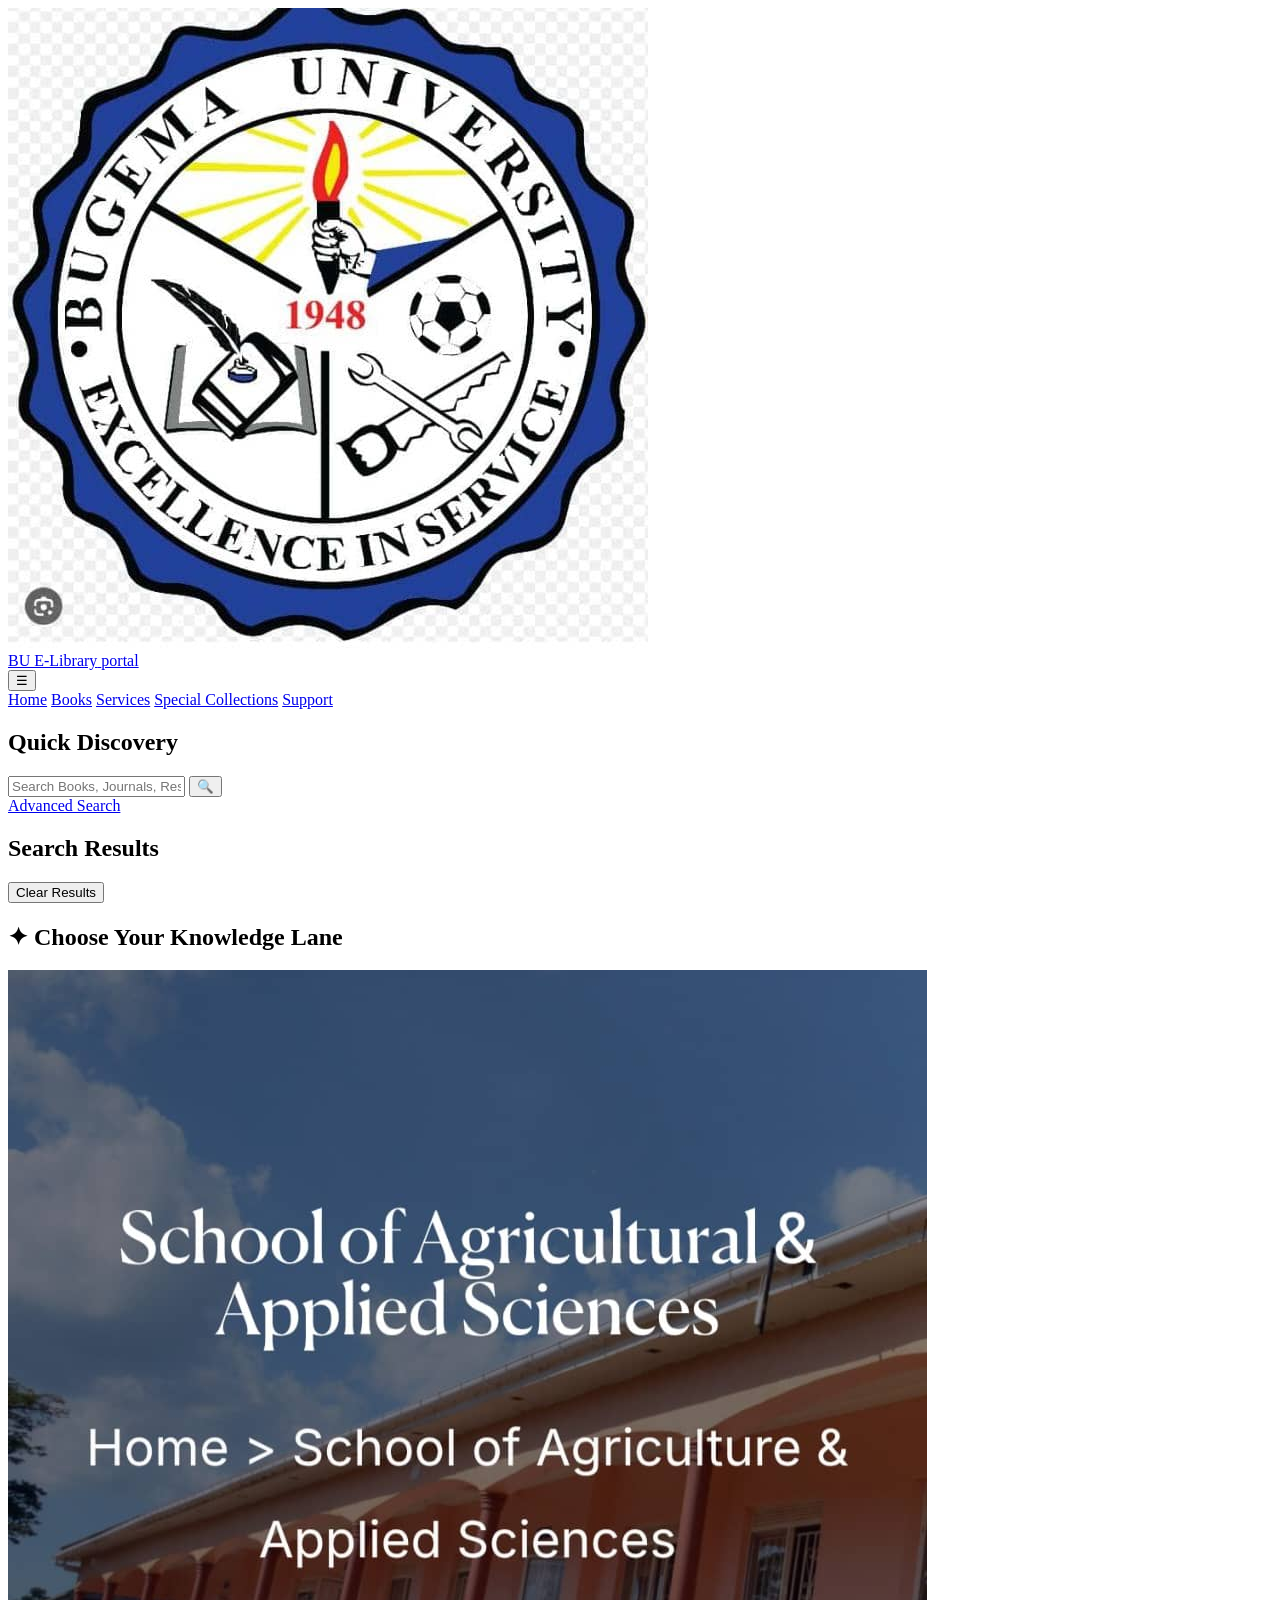
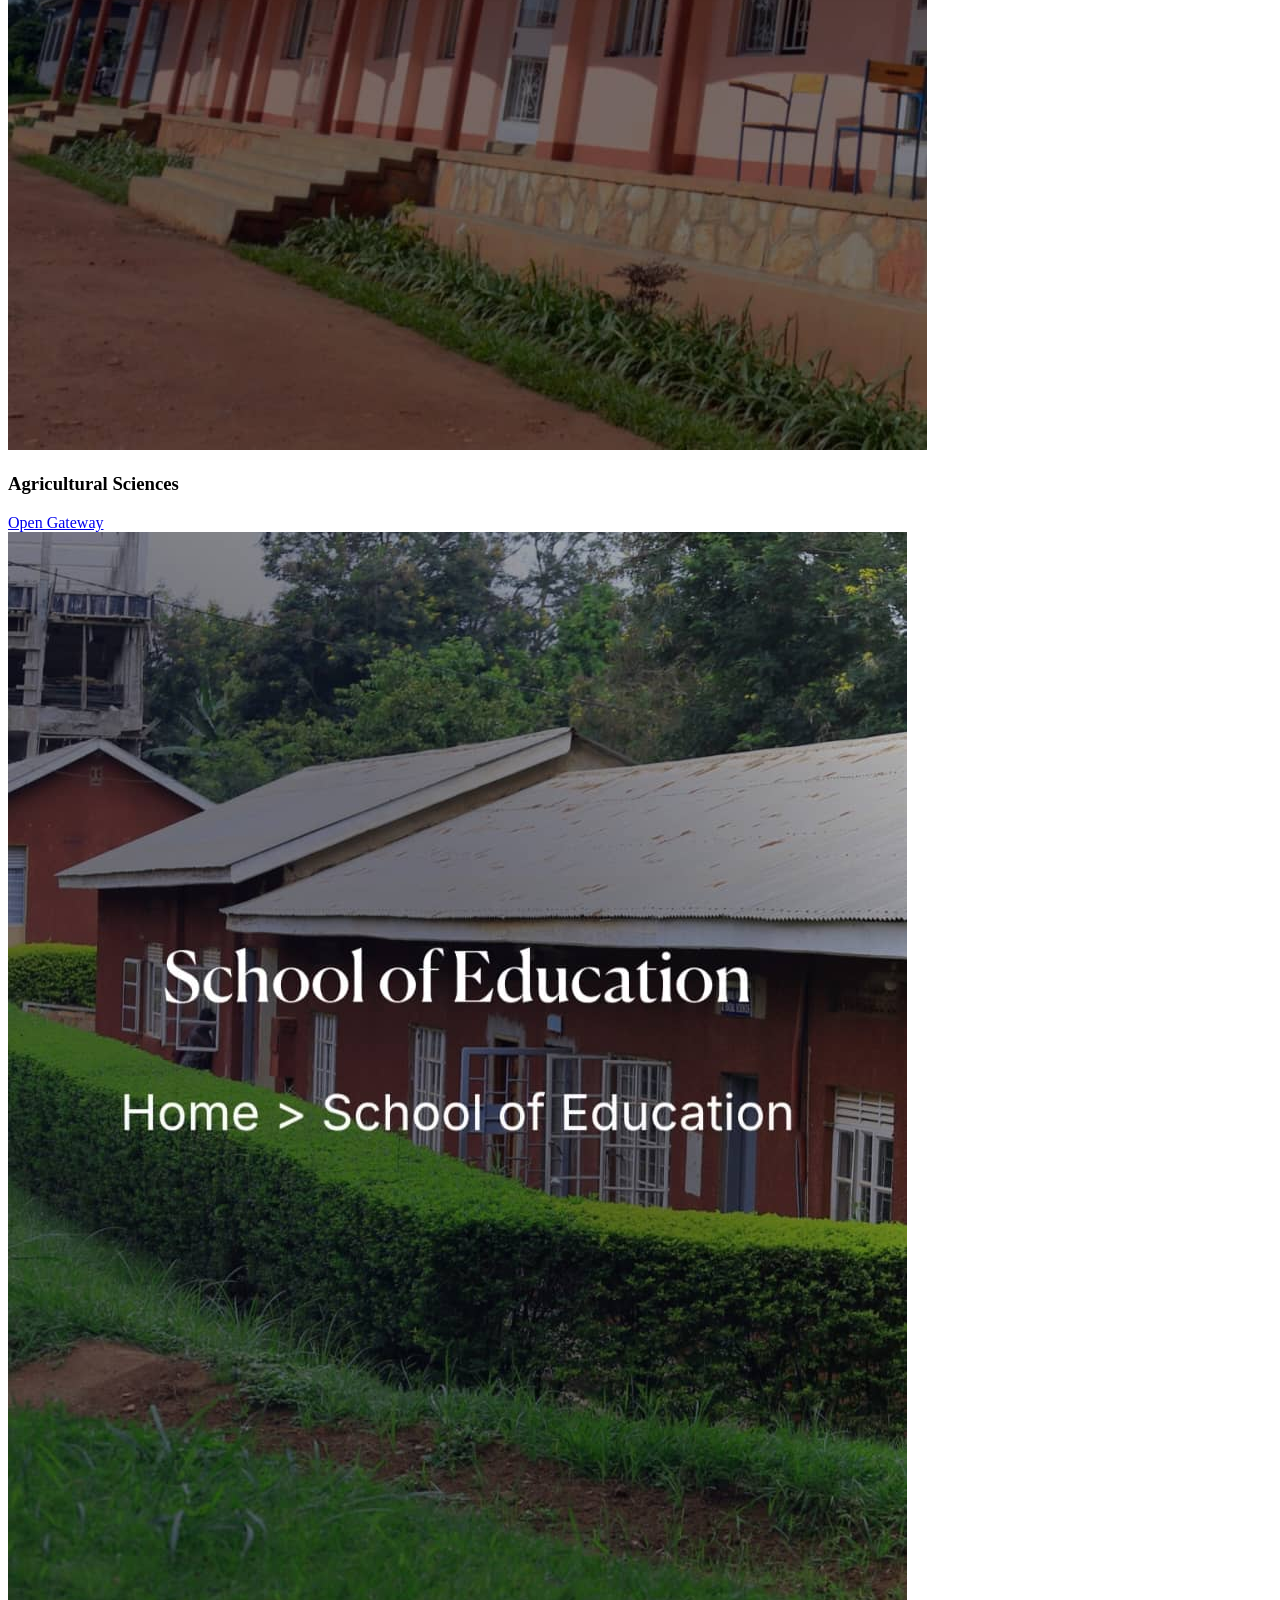
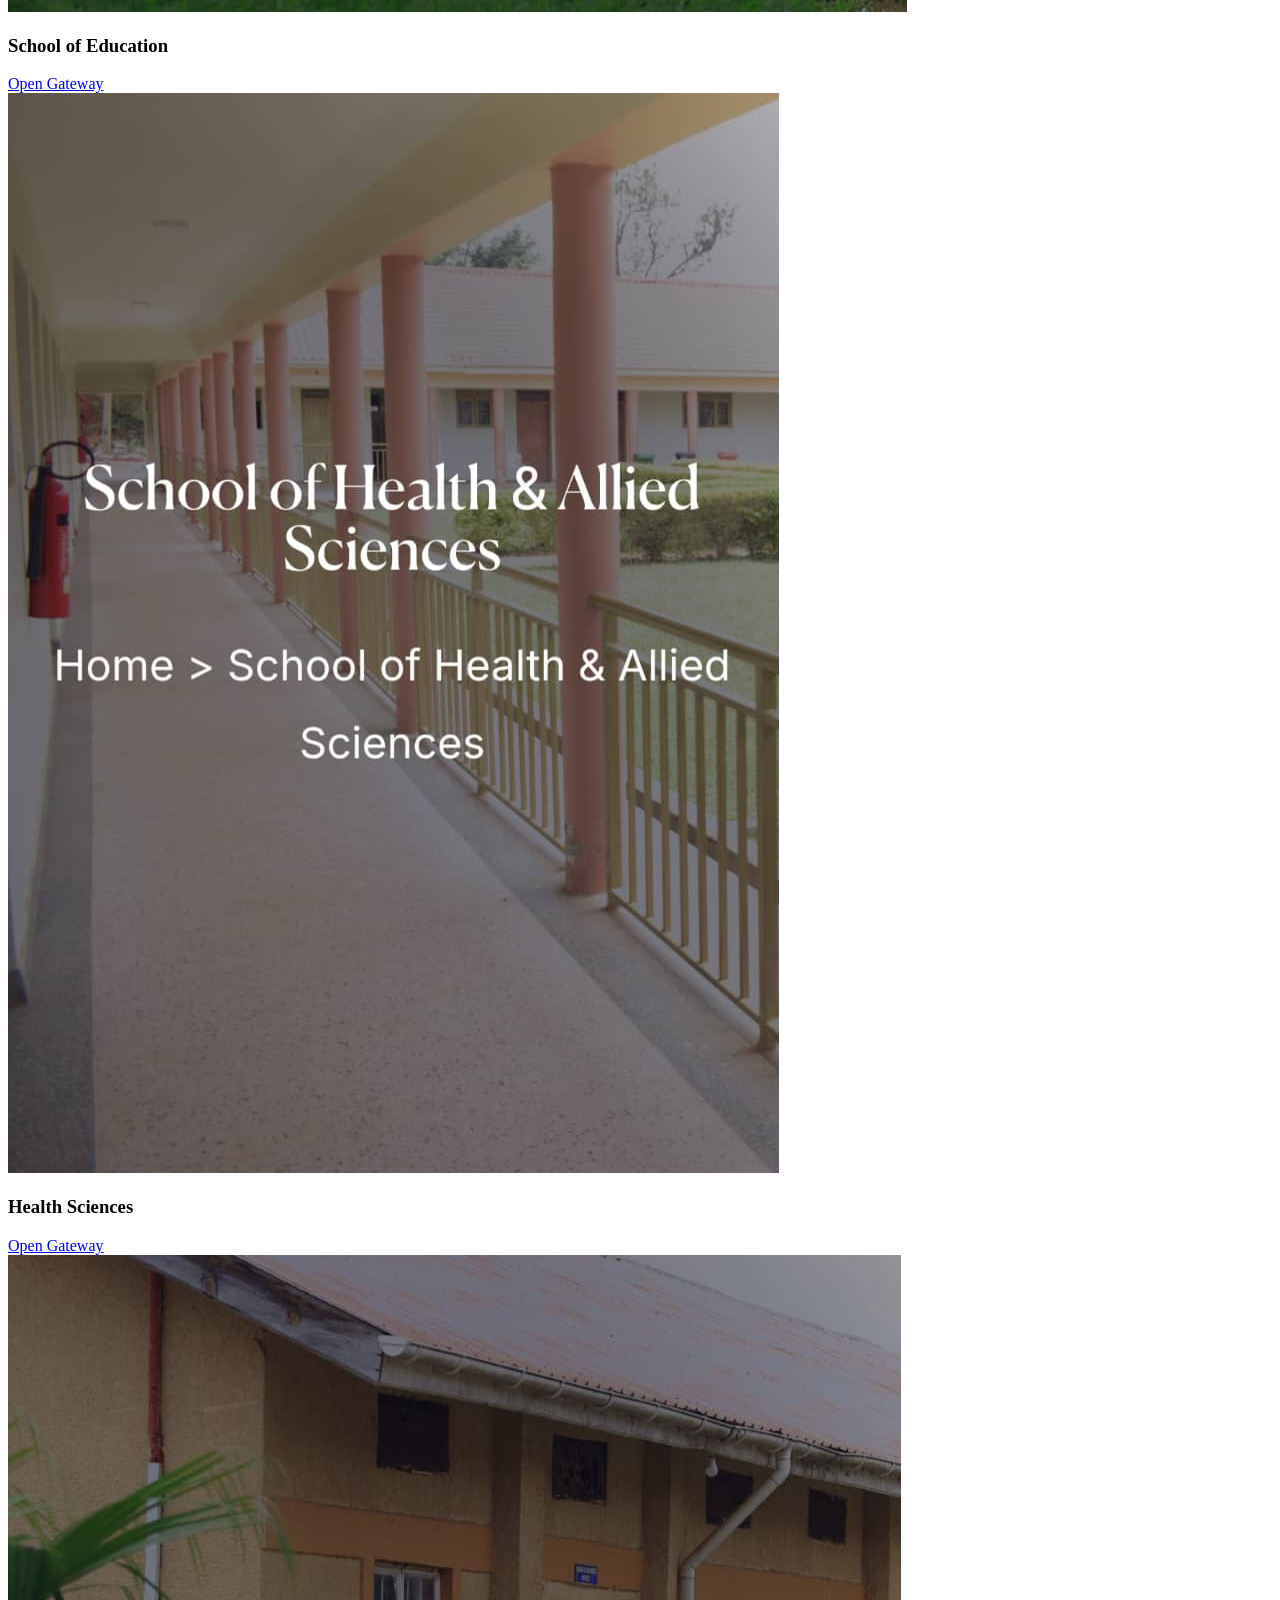
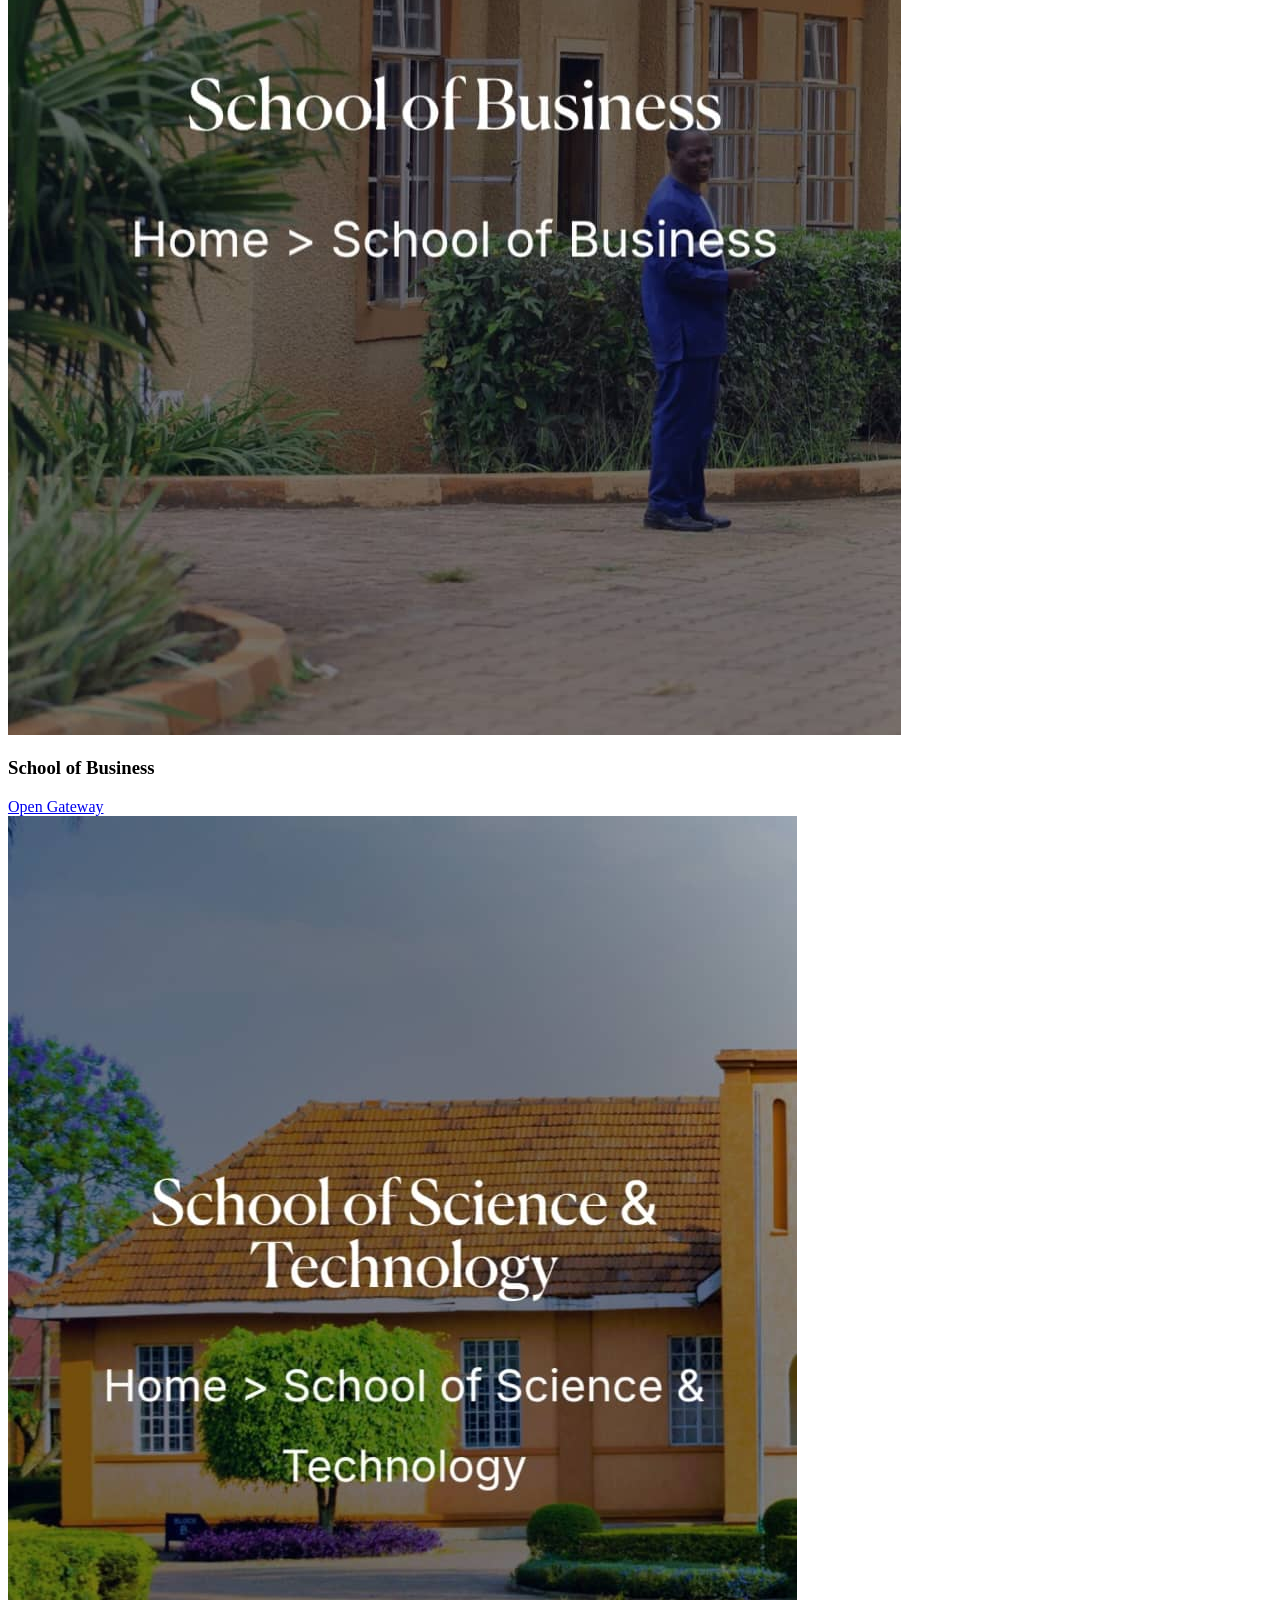
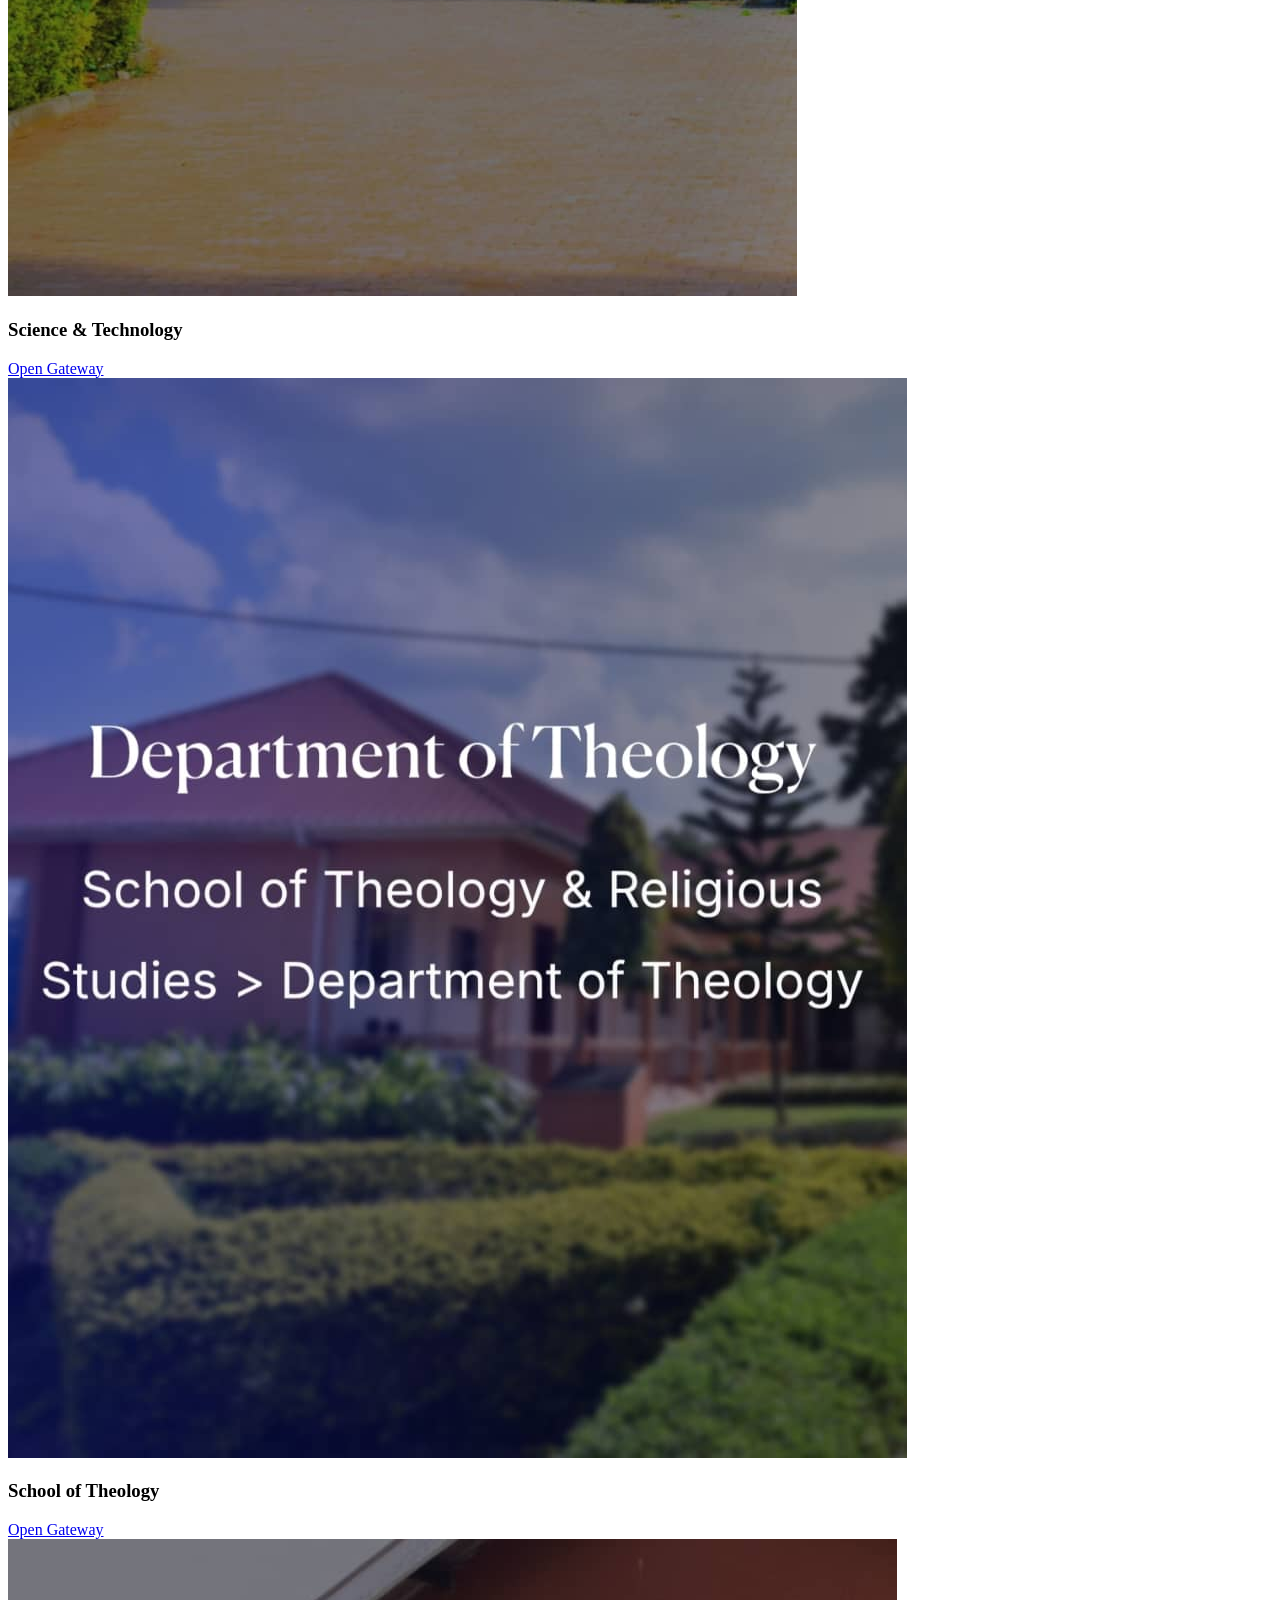
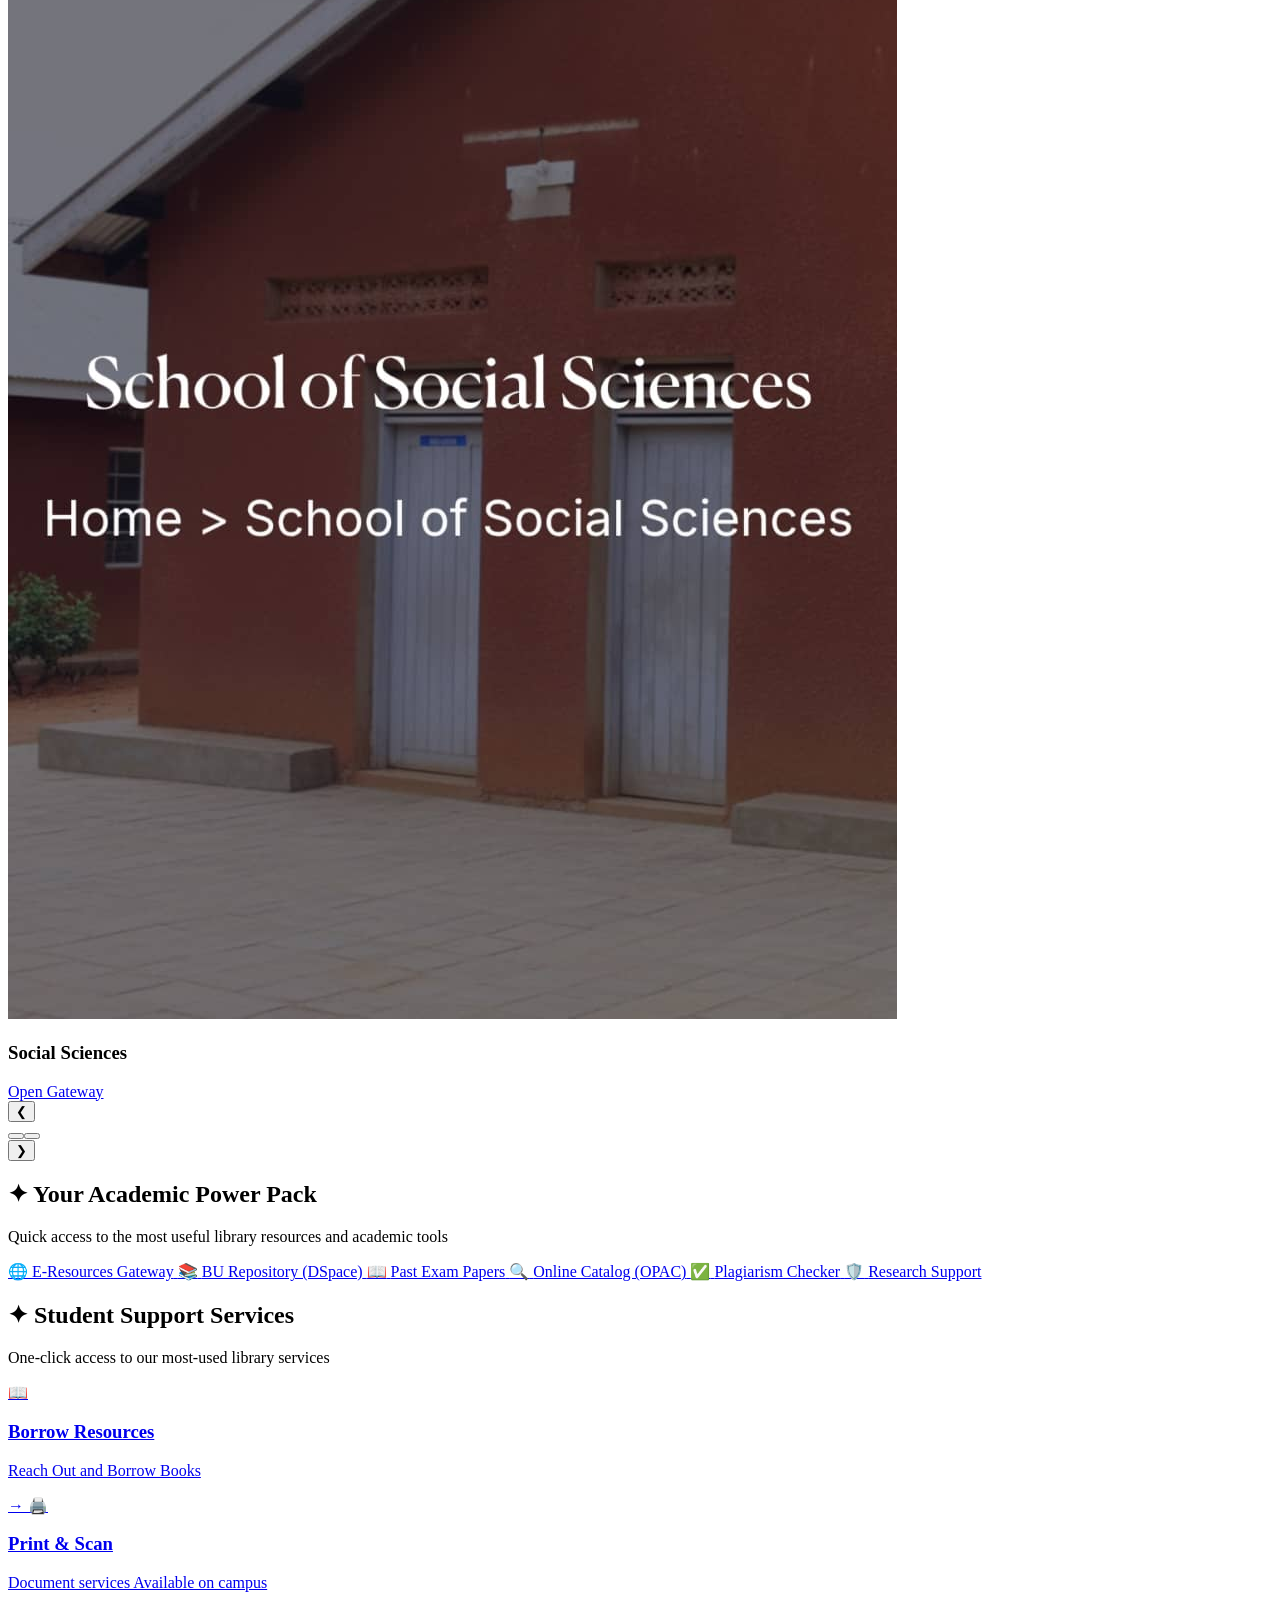
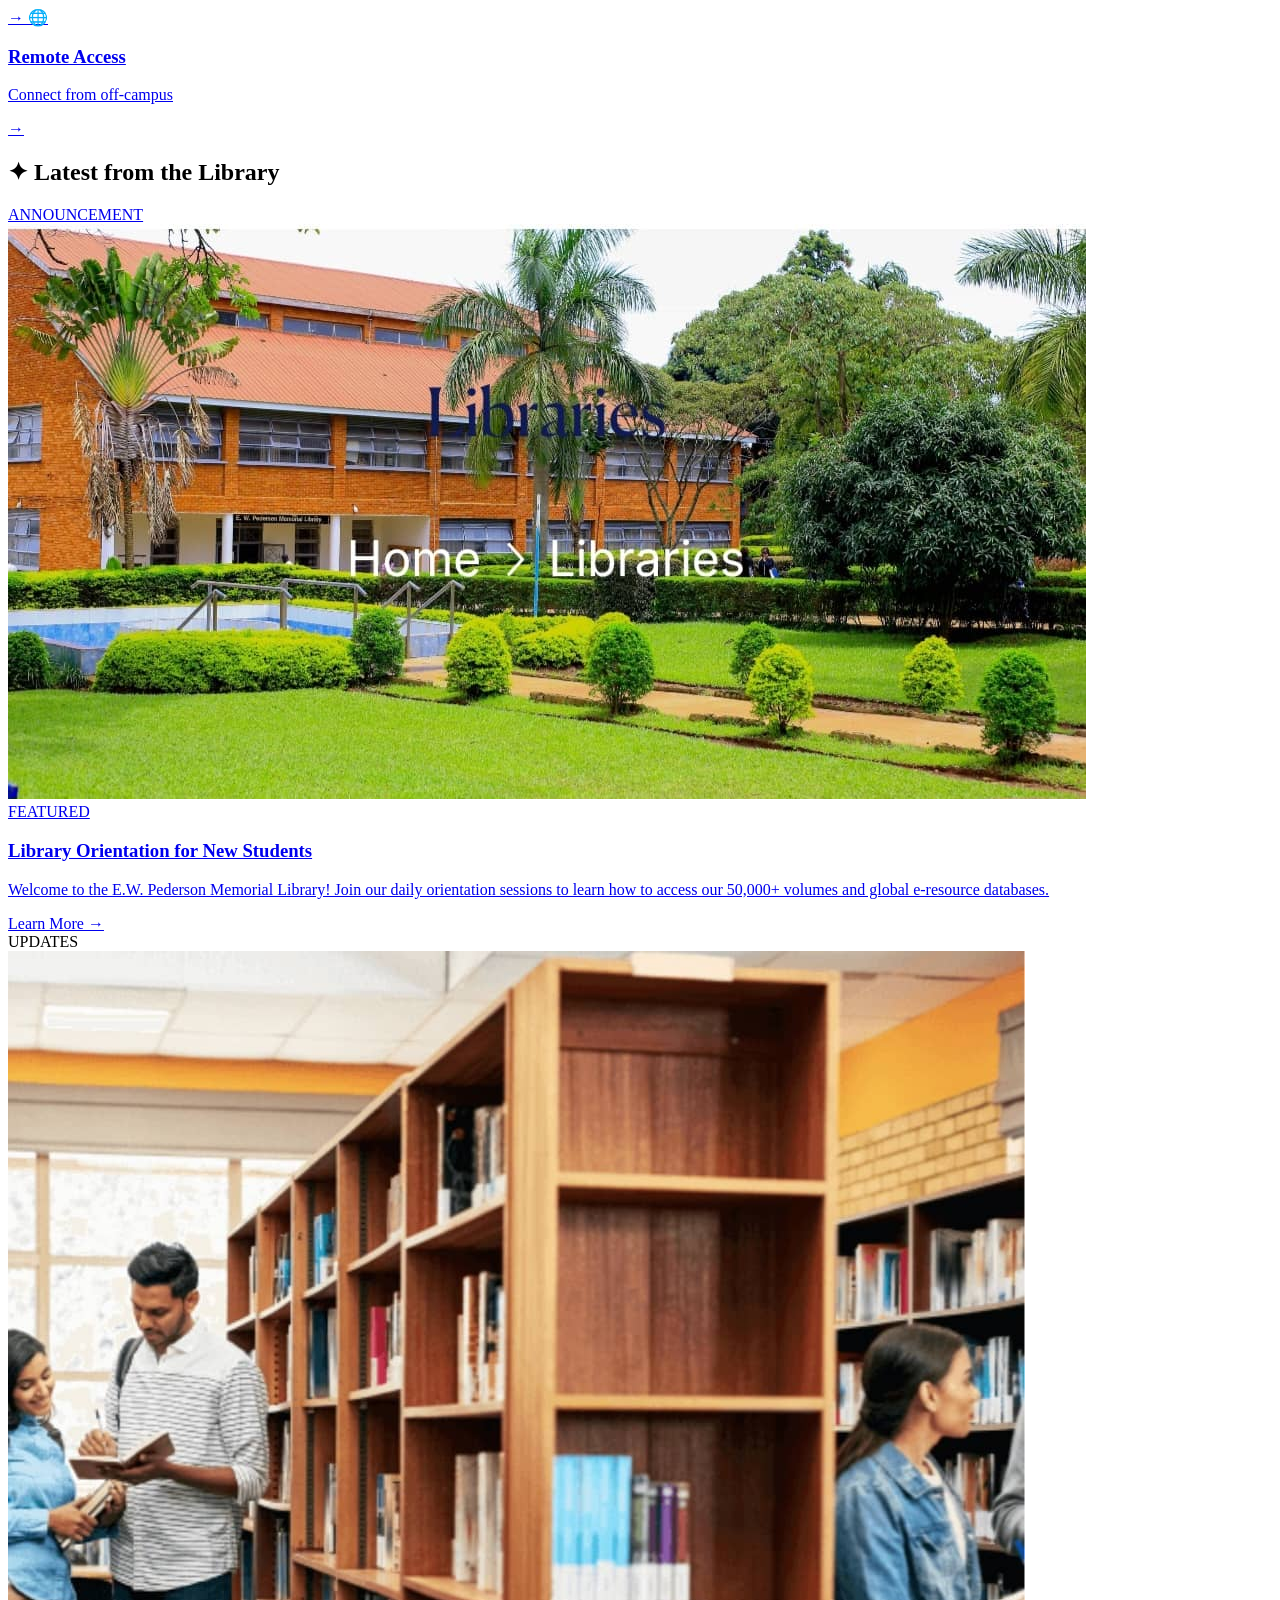
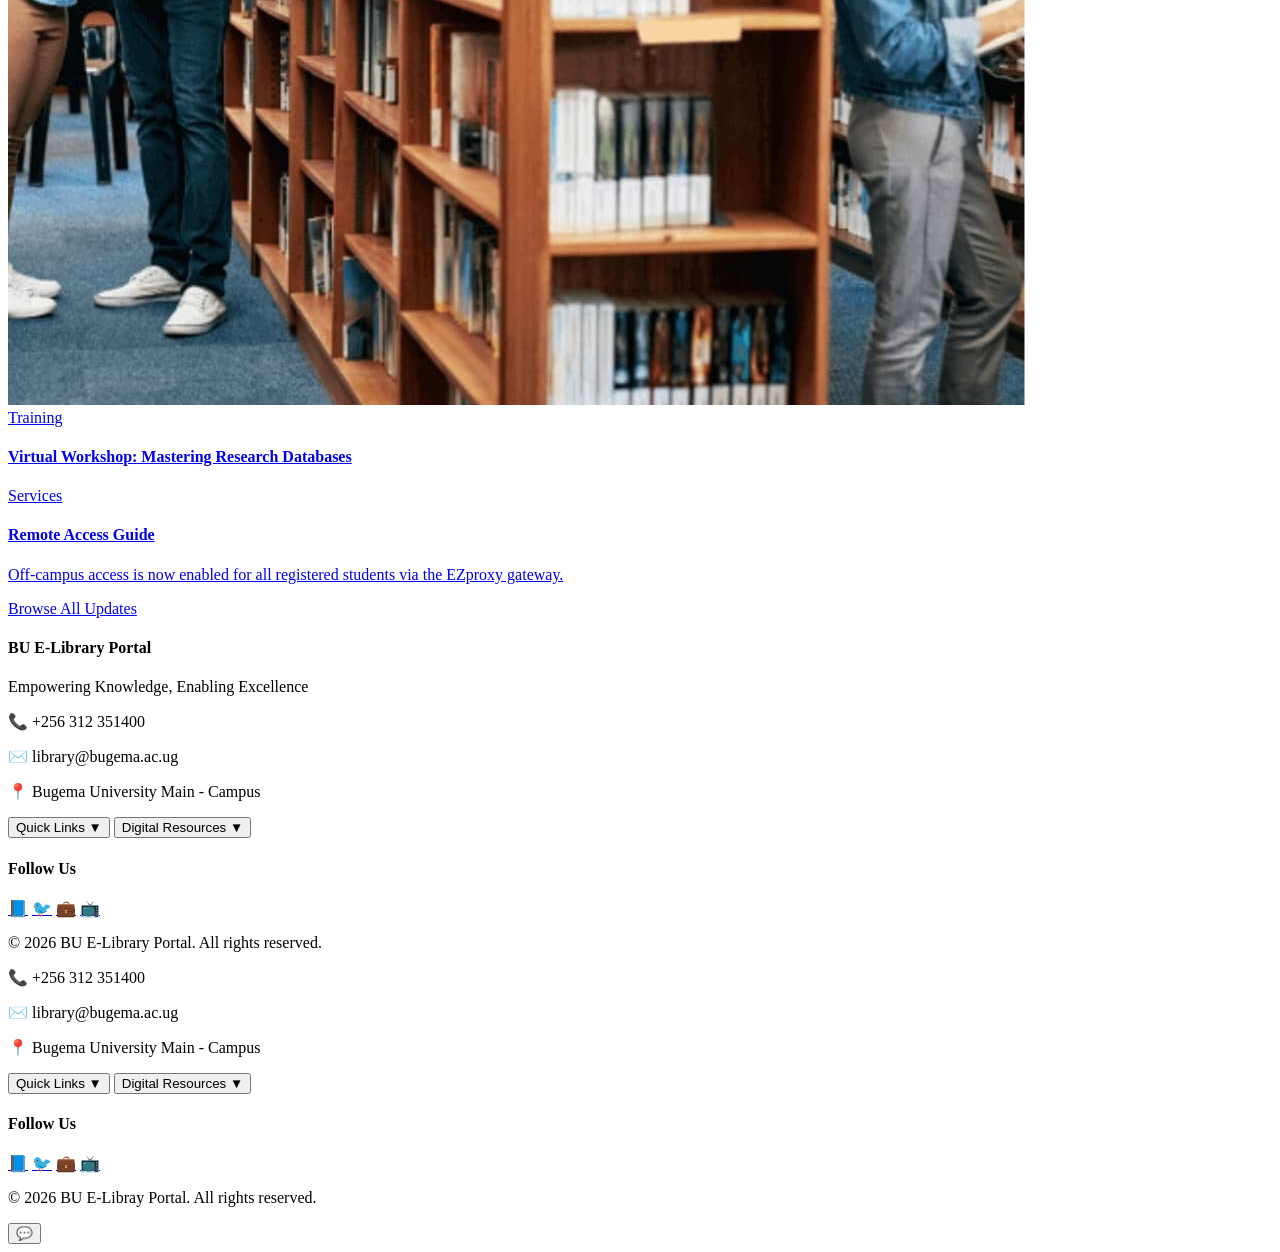
==== index.html @ 6b186364 "Create index.html" ====
<!DOCTYPE html>
<html lang="en">
<head>
    <meta charset="UTF-8" />
    <meta name="viewport" content="width=device-width, initial-scale=1.0" />
    <title>BU E-Library Portal | E-Library & Research Hub</title>
    <link rel="stylesheet" href="style.css" />
</head>
<body>
    <!-- Navigation -->
    <nav class="navbar">
        <div class="container nav-container">
            <div class="nav-brand">
                <a href="index.html">
                    <img src="Image2/logo.jpeg" alt="Bugema University Logo" class="nav-logo" />
                    <div class="nav-text">
                        <span class="university-name">BU E-Library</span>
                        <span class="library-name">portal</span>
                    </div>
                </a>
            </div>
            <button class="nav-toggle" id="navToggle" aria-label="Open menu">☰</button>
            <div class="nav-menu" id="navMenu">
                <a href="index.html" class="nav-link active">Home</a>
                <a href="Books.html" class="nav-link">Books</a>
                <a href="services.html" class="nav-link">Services</a>
                <a href="special collections.html" class="nav-link">Special Collections</a>
                <a href="support.html" class="nav-link">Support</a>
            </div>
        </div>
    </nav>

    <!-- Hero Banner -->
    <section class="hero-banner slideshow" id="heroBanner">
        <div class="container">
            <div class="hero-content">
                <div class="search-section">
                    <h2 class="search-title">Quick Discovery</h2>
                    <div class="search-container">
                        <form class="search-box" id="catalogSearchForm">
                            <input type="text" id="catalogSearchInput" placeholder="Search Books, Journals, Research..." class="search-input" />
                            <button type="submit" class="search-btn">🔍</button>
                        </form>
                        <a href="#" class="advanced-search">Advanced Search</a>
                    </div>
                </div>
            </div>
        </div>
    </section>

    <!-- Interactive Search Results (Hidden by default) -->
    <section class="search-results-section" id="searchResultsSection">
        <div class="container">
            <div class="section-header">
                <h2 id="resultsCount">Search Results</h2>
                <button class="btn btn-secondary" onclick="closeSearch()">Clear Results</button>
            </div>
            <div class="results-grid" id="resultsGrid"></div>
        </div>
    </section>

    <!-- Knowledge Lane Section -->
    <section class="knowledge-lane">
        <div class="container">
            <h2 class="section-title">✦ Choose Your Knowledge Lane</h2>
            <div class="lane-slideshow" id="laneSlideshow">
                <div class="lane-track">
                    <div class="lane-card">
                        <div class="lane-image">
                            <img src="Image2/S Agricultur.jpeg" alt="Agricultural Sciences" />
                        </div>
                        <div class="lane-content">
                            <h3>Agricultural Sciences</h3>
                            <a href="school of agriculture.html" class="lane-btn">Open Gateway</a>
                        </div>
                    </div>
                    <div class="lane-card">
                        <div class="lane-image">
                            <img src="Image2/S Education.jpeg" alt="Education" />
                        </div>
                        <div class="lane-content">
                            <h3>School of Education</h3>
                            <a href="school of education.html" class="lane-btn">Open Gateway</a>
                        </div>
                    </div>
                    <div class="lane-card">
                        <div class="lane-image">
                            <img src="Image2/S Health.jpeg" alt="Health Sciences" />
                        </div>
                        <div class="lane-content">
                            <h3>Health Sciences</h3>
                            <a href="school of health.html" class="lane-btn">Open Gateway</a>
                        </div>
                    </div>
                    <div class="lane-card">
                        <div class="lane-image">
                            <img src="Image2/Business.jpeg" alt="Business" />
                        </div>
                        <div class="lane-content">
                            <h3>School of Business</h3>
                            <a href="school of business.html" class="lane-btn">Open Gateway</a>
                        </div>
                    </div>
                    <div class="lane-card">
                        <div class="lane-image">
                            <img src="Image2/S Science.jpeg" alt="Science & Technology" />
                        </div>
                        <div class="lane-content">
                            <h3>Science & Technology</h3>
                            <a href="school of education.html" class="lane-btn">Open Gateway</a>
                        </div>
                    </div>
                    <div class="lane-card">
                        <div class="lane-image">
                            <img src="Image2/Theology.jpeg" alt="Theology" />
                        </div>
                        <div class="lane-content">
                            <h3>School of Theology</h3>
                            <a href="school of theology.html" class="lane-btn">Open Gateway</a>
                        </div>
                    </div>
                    <div class="lane-card">
                        <div class="lane-image">
                            <img src="Image2/Social.jpeg" alt="Social Sciences" />
                        </div>
                        <div class="lane-content">
                            <h3>Social Sciences</h3>
                            <a href="school of social.html" class="lane-btn">Open Gateway</a>
                        </div>
                    </div>
                </div>
                <div class="lane-nav">
                    <button class="lane-prev" aria-label="Previous">❮</button>
                    <div class="lane-dots"></div>
                    <button class="lane-next" aria-label="Next">❯</button>
                </div>
            </div>
        </div>
    </section>

    <!-- Academic Power Pack -->
    <section class="power-pack">
        <div class="container">
            <h2 class="section-title">✦ Your Academic Power Pack</h2>
            <p class="section-subtitle">Quick access to the most useful library resources and academic tools</p>
            <div class="power-pack-grid">
                <a href="https://lib.bugemauniv.ac.ug/index.php/e-resources" target="_blank" class="power-item">
                    <span class="power-icon">🌐</span>
                    <span class="power-text">E-Resources Gateway</span>
                </a>
                <a href="https://repository.bugemauniv.ac.ug/" target="_blank" class="power-item">
                    <span class="power-icon">📚</span>
                    <span class="power-text">BU Repository (DSpace)</span>
                </a>
                <a href="https://lib.bugemauniv.ac.ug/index.php/past-papers" target="_blank" class="power-item">
                    <span class="power-icon">📖</span>
                    <span class="power-text">Past Exam Papers</span>
                </a>
                <a href="http://opac.bugemauniv.ac.ug/" target="_blank" class="power-item">
                    <span class="power-icon">🔍</span>
                    <span class="power-text">Online Catalog (OPAC)</span>
                </a>
                <a href="https://www.turnitin.com/login_page.asp" target="_blank" class="power-item">
                    <span class="power-icon">✅</span>
                    <span class="power-text">Plagiarism Checker</span>
                </a>
                <a href="https://lib.bugemauniv.ac.ug/index.php/research-support" target="_blank" class="power-item">
                    <span class="power-icon">🛡️</span>
                    <span class="power-text">Research Support</span>
                </a>
            </div>
        </div>
    </section>

    <!-- Student Support Services -->
    <section class="support-services">
        <div class="container">
            <h2 class="section-title">✦ Student Support Services</h2>
            <p class="section-subtitle">One-click access to our most-used library services</p>
            <div class="services-grid">
                <a href="services.html" class="service-item">
                    <span class="service-icon">📖</span>
                    <h3>Borrow Resources</h3>
                    <p>Reach Out and Borrow Books</p>
                    <span class="service-arrow">→</span>
                </a>
                <a href="services.html" class="service-item">
                    <span class="service-icon">🖨️</span>
                    <h3>Print & Scan</h3>
                    <p>Document services Available on campus</p>
                    <span class="service-arrow">→</span>
                </a>
                <a href="services.html" class="service-item">
                    <span class="service-icon">🌐</span>
                    <h3>Remote Access</h3>
                    <p>Connect from off-campus</p>
                    <span class="service-arrow">→</span>
                </a>
            </div>
        </div>
    </section>

    <!-- Latest from Library -->
    <section class="latest-news">
        <div class="container">
            <h2 class="section-title">✦ Latest from the Library</h2>
            <div class="news-grid">
                <a href="https://lib.bugemauniv.ac.ug/" target="_blank" class="news-main-link">
                    <div class="news-main">
                        <div class="news-badge">ANNOUNCEMENT</div>
                        <img src="Image2/Library.jpeg" alt="Library Orientation" class="news-image" />
                        <div class="news-content">
                            <div class="news-label">FEATURED</div>
                            <h3>Library Orientation for New Students</h3>
                            <p>Welcome to the E.W. Pederson Memorial Library! Join our daily orientation sessions to learn how to access our 50,000+ volumes and global e-resource databases.</p>
                            <span class="news-link">Learn More →</span>
                        </div>
                    </div>
                </a>
                <div class="news-sidebar">
                    <div class="news-badge">UPDATES</div>
                    <a href="https://lib.bugemauniv.ac.ug/index.php/e-resources" target="_blank" class="news-item-link">
                        <div class="news-item">
                            <img src="Image2/Books4.jpeg" alt="Training" class="news-thumb" />
                            <div class="news-content-small">
                                <div class="news-label">Training</div>
                                <h4>Virtual Workshop: Mastering Research Databases</h4>
                            </div>
                        </div>
                    </a>
                    <a href="support.html" class="news-item-link">
                        <div class="news-item">
                            <div class="news-label">Services</div>
                            <h4>Remote Access Guide</h4>
                            <p>Off-campus access is now enabled for all registered students via the EZproxy gateway.</p>
                        </div>
                    </a>
                    <a href="#" class="news-link">Browse All Updates</a>
                </div>
            </div>
        </div>
    </section>

    <!-- Footer -->
    <footer class="footer">
        <div class="container footer-container">
            <div class="footer-section">
                <h4>BU E-Library Portal</h4>
                <p>Empowering Knowledge, Enabling Excellence</p>
                <div class="contact-info">
                    <p><span class="contact-icon">📞</span> +256 312 351400</p>
                    <p><span class="contact-icon">✉️</span> library@bugema.ac.ug</p>
                    <p><span class="contact-icon">📍</span> Bugema University Main - Campus</p>
                </div>
                <div class="footer-links">
                    <button class="footer-btn">Quick Links ▼</button>
                    <button class="footer-btn">Digital Resources ▼</button>
                </div>
            </div>
            <div class="footer-section">
                <h4>Follow Us</h4>
                <div class="social-links">
                    <a href="#" class="social-link">📘</a>
                    <a href="#" class="social-link">🐦</a>
                    <a href="#" class="social-link">💼</a>
                    <a href="#" class="social-link">📺</a>
                </div>
            </div>
        </div>
        <div class="footer-bottom">
            <p>© 2026 BU E-Library Portal. All rights reserved.</p>
        </div>
    </footer>
                        <p><span class="contact-icon">📞</span> +256 312 351400</p>
                    <p><span class="contact-icon">✉️</span> library@bugema.ac.ug</p>
                    <p><span class="contact-icon">📍</span> Bugema University Main - Campus</p>
                </div>
                <div class="footer-links">
                    <button class="footer-btn">Quick Links ▼</button>
                    <button class="footer-btn">Digital Resources ▼</button>
                </div>
            </div>
            <div class="footer-section">
                <h4>Follow Us</h4>
                <div class="social-links">
                    <a href="#" class="social-link">📘</a>
                    <a href="#" class="social-link">🐦</a>
                    <a href="#" class="social-link">💼</a>
                    <a href="#" class="social-link">📺</a>
                </div>
            </div>
        </div>
        <div class="footer-bottom">
            <p>© 2026 BU E-Libray Portal. All rights reserved.</p>
        </div>
    </footer>

    <!-- Chat Widget -->
    <div class="chat-widget">
        <button class="chat-btn">💬</button>
    </div>

    <script>
        const navToggle = document.getElementById('navToggle');
        const navMenu = document.getElementById('navMenu');
        navToggle.addEventListener('click', () => {
            navMenu.classList.toggle('active');
        });

        // --- Interactive Catalog Search Logic ---
        const libraryData = [
            { title: "Research Methodology: Methods and Techniques", author: "C.R. Kothari", type: "Physical Book", location: "Main Stack - 001.42 KOT", available: true },
            { title: "Foundations of Education", author: "Allan C. Ornstein", type: "E-Book", location: "Digital Access", available: true },
            { title: "Principles of Accounting", author: "Belverd E. Needles", type: "Physical Book", location: "Main Stack - 657 NEE", available: false },
            { title: "Digital Literacy in Higher Education", author: "Bugema Faculty", type: "Research Paper", location: "Institutional Repository", available: true },
            { title: "Introduction to Information Technology", author: "T. Richard", type: "E-Journal", location: "ProQuest Central", available: true },
            { title: "The Great Controversy", author: "Ellen G. White", type: "Special Collection", location: "Heritage Room", available: false }
        ];

        const searchForm = document.getElementById('catalogSearchForm');
        const searchInput = document.getElementById('catalogSearchInput');
        const resultsSection = document.getElementById('searchResultsSection');
        const resultsGrid = document.getElementById('resultsGrid');
        const resultsCount = document.getElementById('resultsCount');
        const heroBanner = document.getElementById('heroBanner');

        searchForm.addEventListener('submit', (e) => {
            e.preventDefault();
            const query = searchInput.value.toLowerCase().trim();
            
            if (query === "") return;

            // Filter data
            const filteredResults = libraryData.filter(item => 
                item.title.toLowerCase().includes(query) || 
                item.author.toLowerCase().includes(query)
            );

            displayResults(filteredResults);
        });

        function displayResults(results) {
            resultsGrid.innerHTML = '';
            resultsSection.style.display = 'block';
            resultsCount.innerText = `${results.length} Resources Found`;

            if (results.length === 0) {
                resultsGrid.innerHTML = '<p class="container">No resources found matching your search. Please try different keywords or check our E-Resources Gateway.</p>';
            } else {
                results.forEach(item => {
                    const card = document.createElement('div');
                    card.className = 'result-card';
                    const statusClass = item.available ? 'status-available' : 'status-unavailable';
                    const statusText = item.available ? 'Available' : 'Loaned Out';
                    card.innerHTML = `
                        <div style="display: flex; justify-content: space-between; align-items: flex-start; margin-bottom: 0.5rem;">
                            <span class="result-tag">${item.type}</span>
                            <span class="status-indicator ${statusClass}">${statusText}</span>
                        </div>
                        <h4>${item.title}</h4>
                        <p><strong>Author:</strong> ${item.author}</p>
                        <p><strong>Location:</strong> ${item.location}</p>
                        <a href="Books.html" class="news-link" style="margin-top: 10px; display: block;">View Details →</a>
                    `;
                    resultsGrid.appendChild(card);
                });
            }
            
            // Smooth scroll to results
            resultsSection.scrollIntoView({ behavior: 'smooth' });
        }

        function closeSearch() {
            resultsSection.style.display = 'none';
            searchInput.value = '';
            window.scrollTo({ top: 0, behavior: 'smooth' });
        }

        // --- Power Pack Interaction ---
        // The links now target actual resource pages from the provided URL context.


        // Knowledge Lane Slideshow - like lib.bugemauniv.ac.ug
        const laneTrack = document.querySelector('.lane-track');
        const laneCards = document.querySelectorAll('.lane-card');
        const lanePrev = document.querySelector('.lane-prev');
        const laneNext = document.querySelector('.lane-next');
        const laneDots = document.querySelector('.lane-dots');
        
        let laneIndex = 0;
        const getVisibleCards = () => window.innerWidth > 1024 ? 4 : (window.innerWidth > 768 ? 2 : 1);
        let visibleCards = getVisibleCards();
        
        // Create dots for navigation
        if (laneCards.length > 0 && laneDots) {
            const totalDots = Math.ceil(laneCards.length / visibleCards);
            laneDots.innerHTML = '';
            for (let i = 0; i < totalDots; i++) {
                const dot = document.createElement('button');
                dot.className = 'lane-dot' + (i === 0 ? ' active' : '');
                dot.setAttribute('aria-label', `Go to slide ${i + 1}`);
                dot.addEventListener('click', () => goToSlide(i));
                laneDots.appendChild(dot);
            }
        }
        
        function updateLaneSlideshow() {
            if (laneCards.length > 0) {
                const cardWidth = laneCards[0].offsetWidth + 24; // Width + gap
                visibleCards = getVisibleCards();
                laneTrack.style.transform = `translateX(-${laneIndex * cardWidth}px)`;
                
                // Update dots
                const dots = document.querySelectorAll('.lane-dot');
                dots.forEach((dot, i) => {
                    dot.classList.toggle('active', i === laneIndex);
                });
            }
        }
        
        function goToSlide(index) {
            const maxIndex = laneCards.length - visibleCards;
            laneIndex = Math.max(0, Math.min(index, maxIndex));
            updateLaneSlideshow();
        }
        
        lanePrev.addEventListener('click', () => {
            if (laneIndex > 0) {
                laneIndex--;
                updateLaneSlideshow();
            }
        });
        
        laneNext.addEventListener('click', () => {
            const maxIndex = laneCards.length - visibleCards;
            if (laneIndex < maxIndex) {
                laneIndex++;
                updateLaneSlideshow();
            }
        });

        window.addEventListener('resize', () => {
            visibleCards = getVisibleCards();
            updateLaneSlideshow();
        });
        
        setInterval(() => {
            const maxIndex = laneCards.length - visibleCards;
            if (laneIndex < maxIndex) {
                laneIndex++;
            } else {
                laneIndex = 0;
            }
            updateLaneSlideshow();
        }, 5000);
    </script>
</body>
</html>
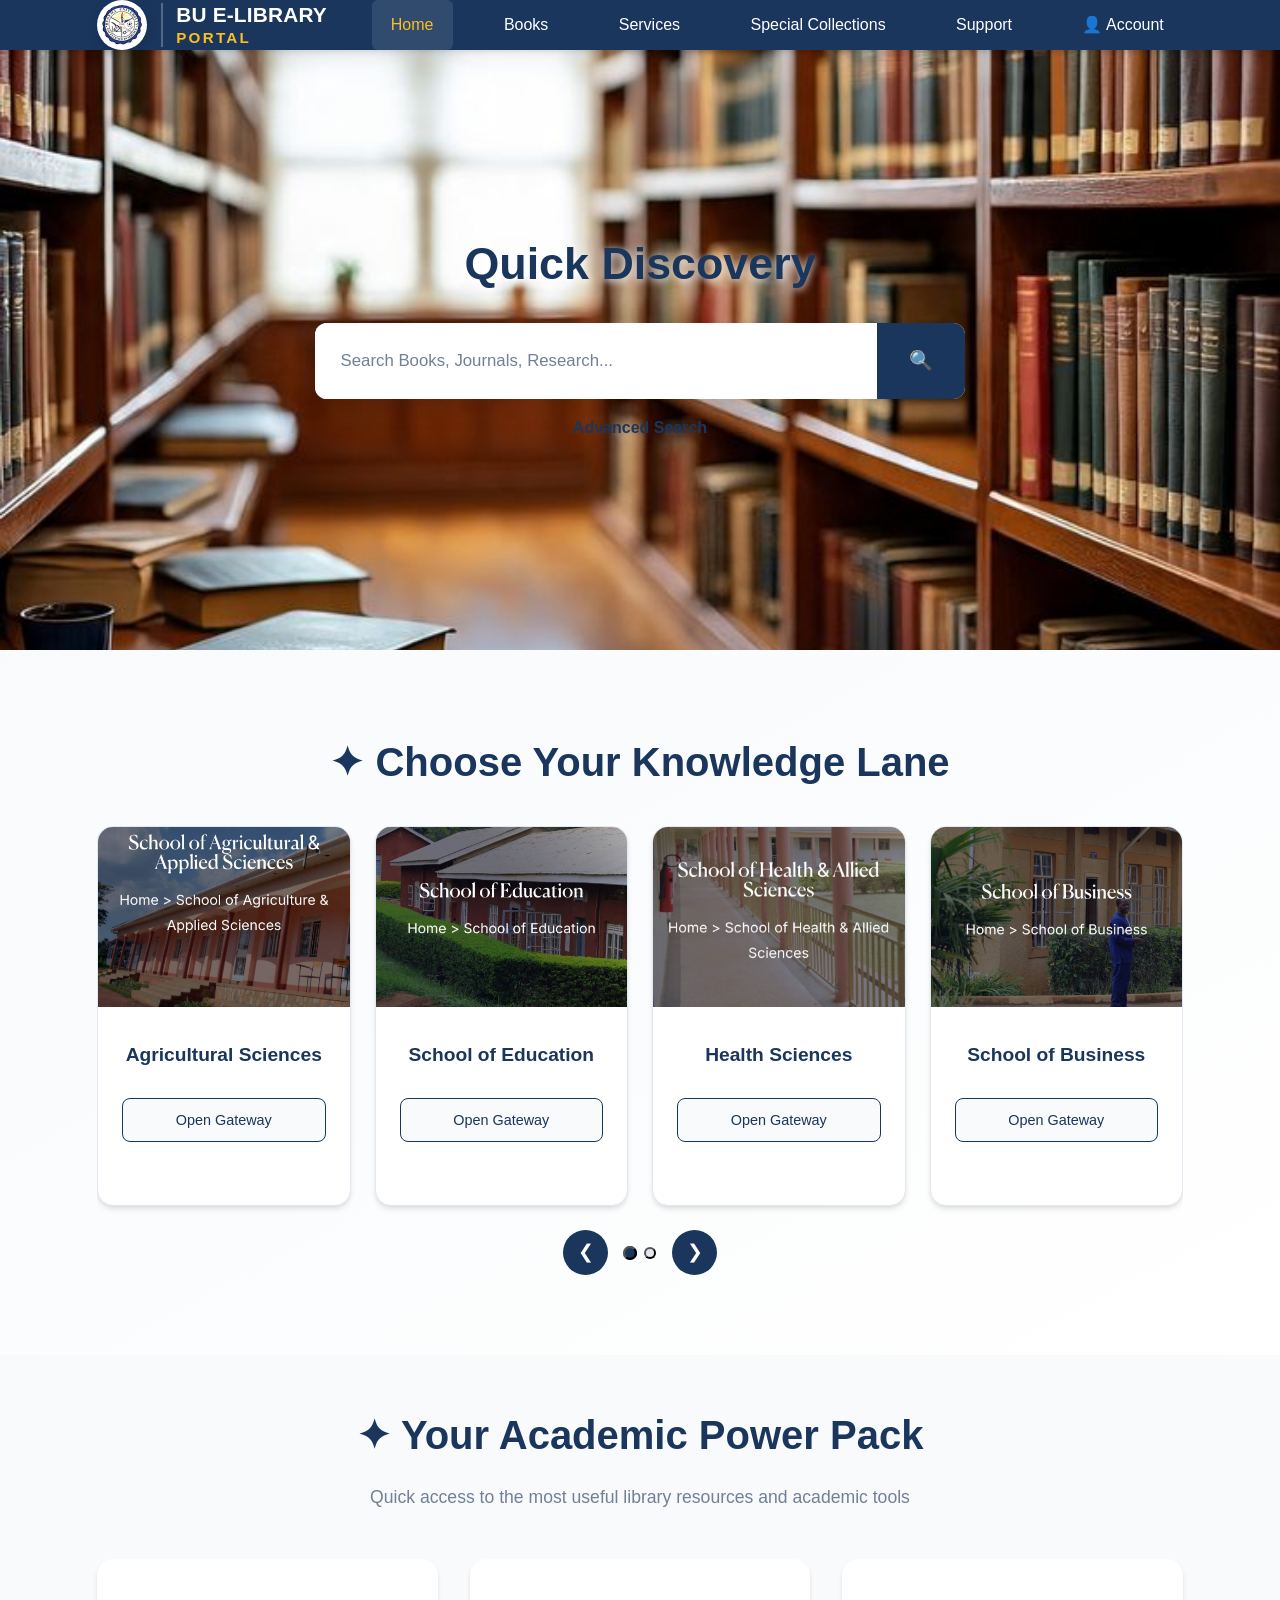
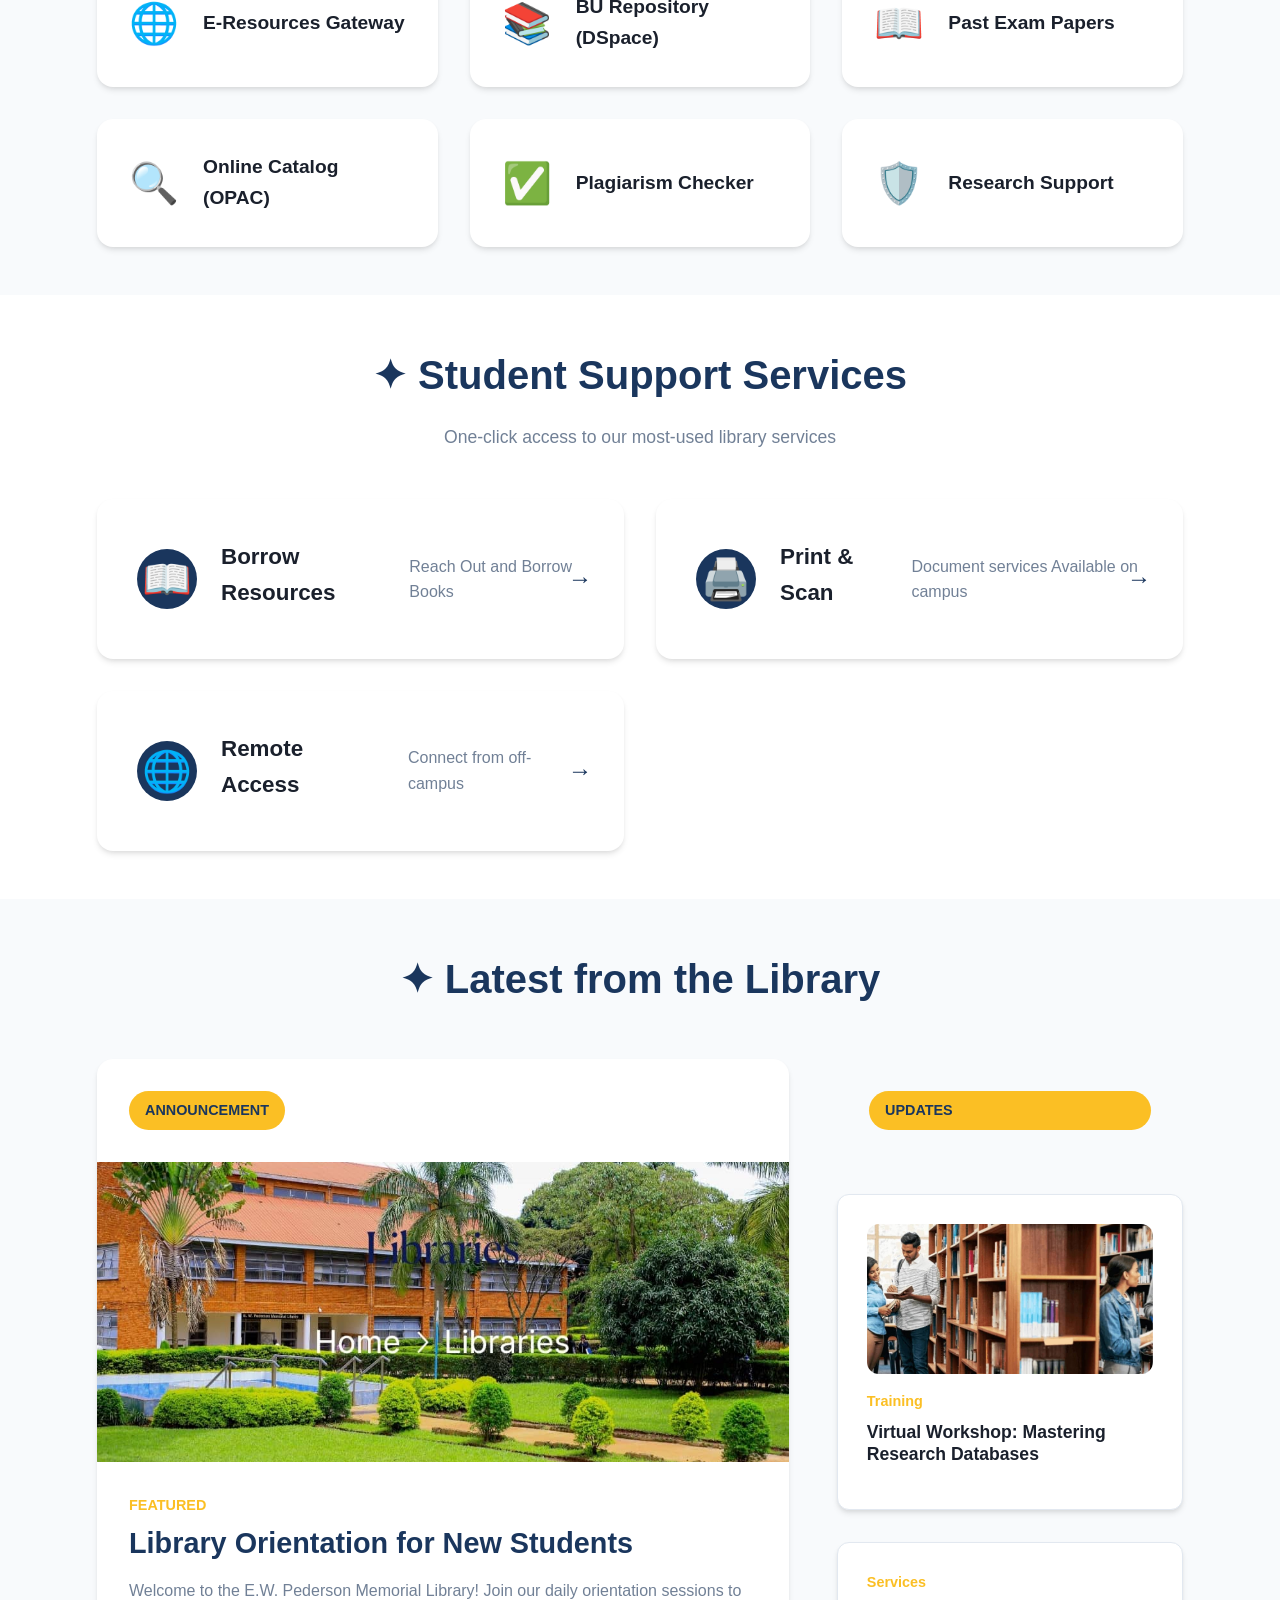
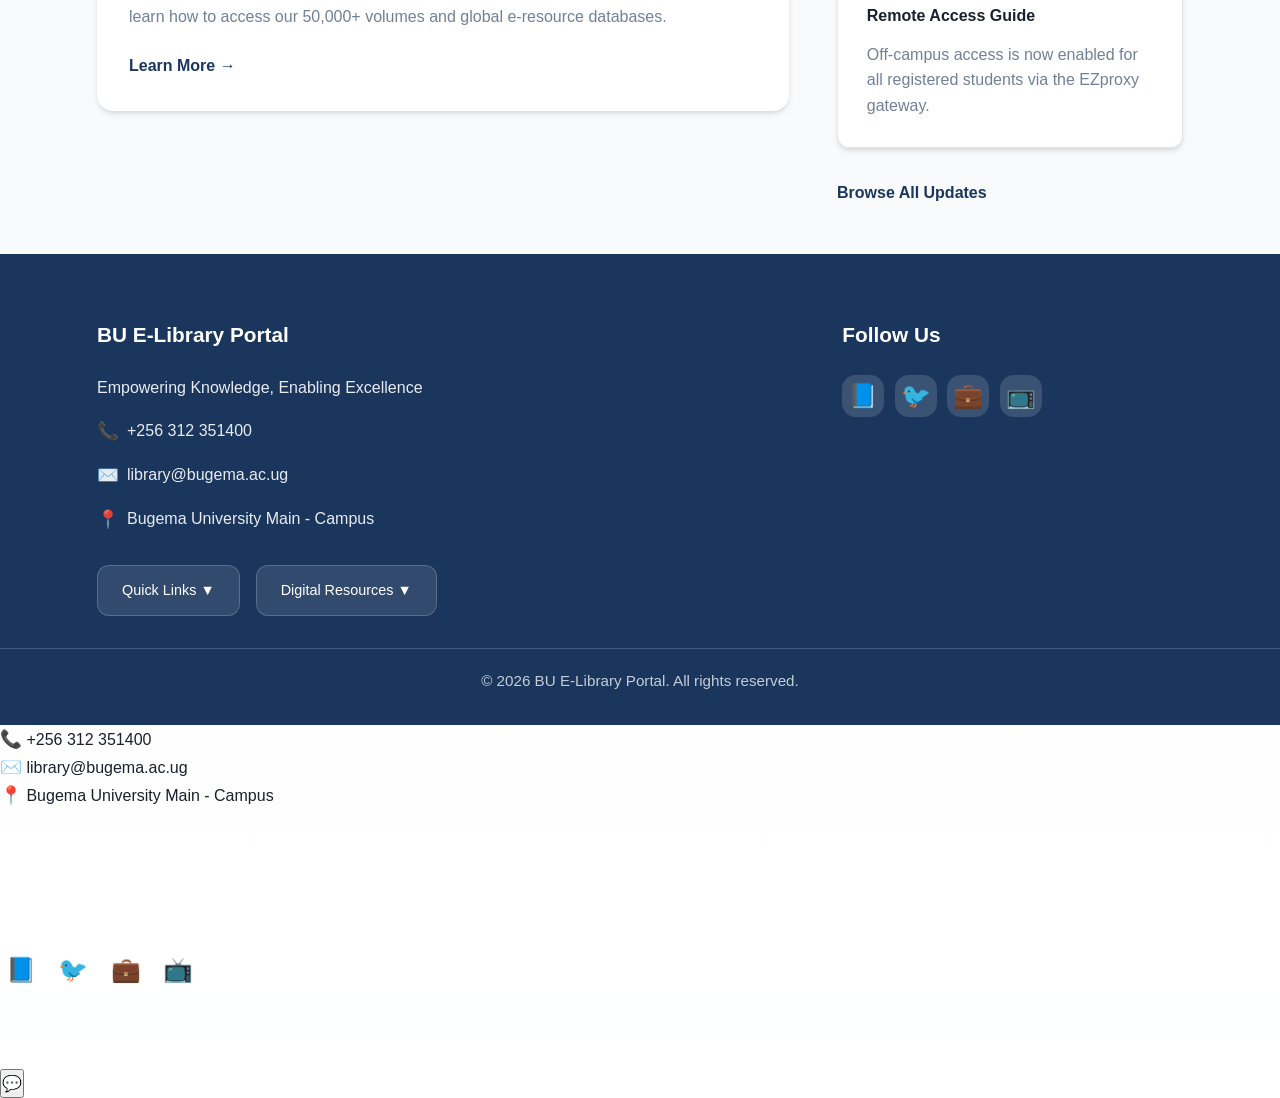
==== commit c5fd733d: "Update index.html" ====
--- a/index.html
+++ b/index.html
@@ -26,6 +26,7 @@
                 <a href="services.html" class="nav-link">Services</a>
                 <a href="special collections.html" class="nav-link">Special Collections</a>
                 <a href="support.html" class="nav-link">Support</a>
+                <a href="requests.html" class="nav-link">👤 Account</a>
             </div>
         </div>
     </nav>
--- a/style.css
+++ b/style.css
@@ -0,0 +1,3173 @@
+:root {
+    --primary: #1a365d;
+    --primary-light: #2d3748;
+    --primary-dark: #0f1419;
+    --accent: #fbbf24;
+    --accent-light: #fef3c7;
+    --surface: #ffffff;
+    --surface-light: #f8fafc;
+    --surface-dark: #e2e8f0;
+    --text: #1a202c;
+    --text-muted: #718096;
+    --text-light: #a0aec0;
+    --border: #e2e8f0;
+    --shadow: 0 4px 6px -1px rgba(0, 0, 0, 0.1), 0 2px 4px -1px rgba(0, 0, 0, 0.06);
+    --shadow-lg: 0 10px 15px -3px rgba(0, 0, 0, 0.1), 0 4px 6px -2px rgba(0, 0, 0, 0.05);
+    --radius: 12px;
+    --radius-lg: 16px;
+    --transition: all 0.3s ease;
+}
+
+* {
+    box-sizing: border-box;
+    margin: 0;
+    padding: 0;
+}
+
+html {
+    scroll-behavior: smooth;
+}
+
+body {
+    font-family: 'Inter', -apple-system, BlinkMacSystemFont, 'Segoe UI', Roboto, sans-serif;
+    line-height: 1.6;
+    color: var(--text);
+    background: var(--surface-light);
+}
+
+/* Navigation */
+.navbar {
+    background: var(--primary);
+    box-shadow: var(--shadow);
+    position: sticky;
+    top: 0;
+    z-index: 1000;
+}
+
+.nav-container {
+    display: flex;
+    align-items: center;
+    justify-content: space-between;
+    padding: 1rem 0;
+    padding: 1.2rem 0;
+    max-width: 1200px;
+    margin: 0 auto;
+}
+
+.nav-brand {
+    display: flex;
+    align-items: center;
+    gap: 1rem;
+    gap: 1.2rem;
+}
+
+.nav-brand a {
+    display: flex;
+    align-items: center;
+    gap: 0.85rem;
+    text-decoration: none;
+    color: white;
+    transition: var(--transition);
+}
+
+.nav-logo {
+    width: 54px;
+    height: 54px;
+    border-radius: 12px;
+    width: 45px;
+    height: 45px;
+    width: 50px;
+    height: 50px;
+    border-radius: 50%; /* Makes the logo circular */
+    object-fit: contain;
+    background: white;
+    padding: 3px;
+    border: 2px solid rgba(255, 255, 255, 0.2);
+    box-shadow: 0 4px 12px rgba(0, 0, 0, 0.15);
+}
+
+.nav-text {
+    display: flex;
+    flex-direction: column;
+    line-height: 1.2;
+    border-left: 2px solid rgba(255, 255, 255, 0.25);
+    padding-left: 0.85rem;
+}
+
+.university-name {
+    font-size: 1.15rem;
+    font-size: 1.3rem;
+    font-weight: 800;
+    color: #ffffff;
+    text-transform: uppercase;
+    letter-spacing: 0.01em;
+}
+
+.library-name {
+    font-size: 0.85rem;
+    font-size: 0.95rem;
+    color: #fbbf24; /* Amber accent color */
+    font-weight: 700;
+    text-transform: uppercase;
+    letter-spacing: 0.15em;
+    margin-top: 1px;
+}
+
+.nav-toggle {
+    display: none;
+    background: transparent;
+    border: 1px solid rgba(255, 255, 255, 0.3);
+    color: #ffffff;
+    padding: 0.5rem;
+    padding: 0.75rem 1rem;
+    border-radius: 6px;
+    cursor: pointer;
+    font-size: 1.2rem;
+    font-size: 1.4rem;
+}
+
+.nav-menu {
+    display: flex;
+    align-items: center;
+    gap: 2rem;
+}
+
+.nav-link {
+    color: #ffffff;
+    text-decoration: none;
+    font-weight: 500;
+    padding: 0.5rem 1rem;
+    padding: 0.75rem 1.2rem;
+    border-radius: 6px;
+    transition: var(--transition);
+    position: relative;
+}
+
+.nav-link:hover,
+.nav-link.active {
+    color: var(--accent);
+    background: rgba(255, 255, 255, 0.1);
+}
+
+/* Hero Banner */
+.search-section {
+    text-align: center;
+    margin-bottom: 2rem;
+}
+
+.search-intro {
+    max-width: 760px;
+    margin: 0 auto 1.75rem;
+    color: var(--text-muted);
+}
+
+.search-intro h2 {
+    margin-bottom: 0.75rem;
+    font-size: 2.6rem;
+    color: var(--primary);
+}
+
+.advanced-search-form {
+    background: var(--surface);
+    border-radius: var(--radius-lg);
+    padding: 2rem;
+    box-shadow: var(--shadow);
+    margin: 0 auto;
+    max-width: 1000px;
+}
+
+.search-fields {
+    display: grid;
+    grid-template-columns: repeat(auto-fit, minmax(220px, 1fr));
+    gap: 1rem;
+    margin-bottom: 1.25rem;
+}
+
+.search-actions {
+    display: flex;
+    flex-wrap: wrap;
+    gap: 1rem;
+    justify-content: center;
+}
+
+.resource-grid {
+    display: grid;
+    grid-template-columns: repeat(auto-fit, minmax(220px, 1fr));
+    gap: 1rem;
+    margin-top: 2rem;
+}
+
+.resource-card {
+    padding: 1.5rem;
+    background: var(--surface);
+    border-radius: var(--radius);
+    border: 1px solid var(--border);
+    box-shadow: var(--shadow);
+    transition: var(--transition);
+    text-align: left;
+}
+
+.resource-card:hover {
+    transform: translateY(-4px);
+    box-shadow: var(--shadow-lg);
+}
+
+.resource-card h3 {
+    margin-bottom: 0.75rem;
+    color: var(--primary);
+}
+
+.resource-card p {
+    color: var(--text-muted);
+    line-height: 1.7;
+}
+
+.request-section {
+    background: var(--surface);
+    border-radius: var(--radius-lg);
+    padding: 2rem;
+    box-shadow: var(--shadow);
+    margin-top: 2rem;
+}
+
+.request-section h2 {
+    color: var(--primary);
+    margin-bottom: 0.5rem;
+}
+
+.request-section p {
+    color: var(--text-muted);
+    margin-bottom: 1.5rem;
+}
+
+.request-form .form-row {
+    grid-template-columns: repeat(auto-fit, minmax(220px, 1fr));
+}
+
+.request-form textarea {
+    min-height: 150px;
+    resize: vertical;
+}
+
+.request-submit {
+    display: flex;
+    justify-content: flex-end;
+    margin-top: 1rem;
+}
+
+.search-title {
+    font-size: 2.8rem;
+    font-weight: 800;
+    margin-bottom: 1.5rem;
+    color: var(--primary);
+    text-shadow: 0 2px 8px rgba(255,255,255,0.9);
+}
+
+.search-container {
+    max-width: 650px;
+    margin: 0 auto;
+}
+
+.search-box {
+    display: flex;
+    background: white;
+    border-radius: 12px;
+    overflow: hidden;
+    box-shadow: 0 8px 24px rgba(0,0,0,0.15);
+    margin-bottom: 1rem;
+}
+
+.search-input {
+    flex: 1;
+    padding: 1.4rem 1.6rem;
+    border: none;
+    outline: none;
+    font-size: 1.05rem;
+    color: var(--text);
+}
+
+.search-input::placeholder {
+    color: var(--text-muted);
+}
+
+.search-btn {
+    background: var(--primary);
+    border: none;
+    padding: 1.4rem 2rem;
+    color: white;
+    font-size: 1.2rem;
+    cursor: pointer;
+    transition: var(--transition);
+}
+
+.search-btn:hover {
+    background: var(--primary-dark);
+}
+
+/* Search Results Styling */
+.search-results-section {
+    padding: 2rem 0;
+    display: none; /* Hidden by default */
+    animation: fadeIn 0.5s ease;
+}
+
+.results-grid {
+    display: grid;
+    grid-template-columns: repeat(auto-fill, minmax(280px, 1fr));
+    gap: 1.5rem;
+    margin-top: 1.5rem;
+}
+
+.result-card {
+    background: white;
+    padding: 1.5rem;
+    border-radius: var(--radius);
+    box-shadow: var(--shadow);
+    border-left: 4px solid var(--accent);
+    transition: var(--transition);
+}
+
+.result-card:hover {
+    transform: translateX(5px);
+}
+
+.result-card h4 { color: var(--primary); margin-bottom: 0.5rem; }
+.result-card p { font-size: 0.9rem; color: var(--text-muted); }
+.result-tag { font-size: 0.75rem; background: var(--accent-light); padding: 2px 8px; border-radius: 10px; font-weight: bold; }
+
+.status-indicator {
+    display: inline-flex;
+    align-items: center;
+    gap: 0.4rem;
+    font-size: 0.8rem;
+    font-weight: 700;
+    text-transform: uppercase;
+}
+.status-indicator::before {
+    content: '';
+    width: 8px;
+    height: 8px;
+    border-radius: 50%;
+}
+.status-available { color: #166534; }
+.status-available::before { background-color: #22c55e; }
+.status-unavailable { color: #991b1b; }
+.status-unavailable::before { background-color: #ef4444; }
+
+.advanced-search {
+    color: var(--primary);
+    text-decoration: none;
+    font-weight: 600;
+    display: inline-block;
+    transition: color 0.3s ease;
+}
+
+.faculty-gateways {
+    display: grid;
+    grid-template-columns: repeat(auto-fit, minmax(300px, 1fr));
+    gap: 1rem;
+    margin-top: 4rem;
+}
+
+.faculty-link {
+    display: flex;
+    align-items: center;
+    gap: 1rem;
+    padding: 1.2rem 1.5rem;
+    background: rgba(255, 255, 255, 0.1);
+    border-radius: var(--radius);
+    text-decoration: none;
+    color: white;
+    transition: var(--transition);
+    backdrop-filter: blur(10px);
+    border: 1px solid rgba(255, 255, 255, 0.1);
+}
+
+
+.faculty-link:hover {
+    background: rgba(255, 255, 255, 0.2);
+    transform: translateY(-2px);
+}
+
+.faculty-icon {
+    font-size: 1.5rem;
+    flex-shrink: 0;
+}
+
+/* Discover Section */
+.discover-section {
+    background: rgba(255, 255, 255, 0.95);
+    border-radius: 16px;
+    padding: 2rem;
+    margin-bottom: 2rem;
+    box-shadow: 0 4px 12px rgba(0,0,0,0.1);
+    backdrop-filter: blur(10px);
+}
+
+.discover-section h3 {
+    font-size: 1.5rem;
+    color: var(--primary);
+    margin-bottom: 1.5rem;
+    font-weight: 700;
+}
+
+.discover-grid {
+    display: grid;
+    grid-template-columns: repeat(auto-fit, minmax(280px, 1fr));
+    gap: 1rem;
+}
+
+.discover-item {
+    padding: 1.2rem 1.5rem;
+    background: #f8f9fa;
+    border-radius: 10px;
+    text-decoration: none;
+    color: var(--text);
+    border: 1px solid #e9ecef;
+    transition: all 0.3s ease;
+    font-weight: 500;
+    display: flex;
+    align-items: center;
+}
+
+.discover-item:hover {
+    background: var(--primary);
+    color: white;
+    border-color: var(--primary);
+    transform: translateY(-2px);
+    box-shadow: 0 4px 12px rgba(26,54,93,0.2);
+}
+
+/* Where to Search Section */
+.where-to-search {
+    background: rgba(255, 255, 255, 0.95);
+    border-radius: 16px;
+    padding: 2rem;
+    box-shadow: 0 4px 12px rgba(0,0,0,0.1);
+    backdrop-filter: blur(10px);
+}
+
+.where-to-search h3 {
+    font-size: 1.5rem;
+    color: var(--primary);
+    margin-bottom: 1.5rem;
+    font-weight: 700;
+}
+
+.search-options {
+    display: grid;
+    grid-template-columns: repeat(auto-fit, minmax(250px, 1fr));
+    gap: 1.5rem;
+}
+
+.search-option {
+    padding: 1.75rem;
+    background: linear-gradient(135deg, var(--primary) 0%, var(--primary-light) 100%);
+    border-radius: 12px;
+    text-decoration: none;
+    color: white;
+    transition: all 0.3s ease;
+    display: flex;
+    flex-direction: column;
+    gap: 0.5rem;
+    box-shadow: 0 4px 12px rgba(26,54,93,0.2);
+}
+
+.search-option:hover {
+    transform: translateY(-4px);
+    box-shadow: 0 8px 20px rgba(26,54,93,0.3);
+}
+
+.search-option strong {
+    font-size: 1.2rem;
+    font-weight: 700;
+}
+
+.search-option span {
+    font-size: 0.95rem;
+    opacity: 0.95;
+}
+
+/* Sections */
+section {
+    padding: 5rem 0;
+}
+
+.container {
+    max-width: 1200px;
+    margin: 0 auto;
+    padding: 0 2rem;
+}
+
+.section-title {
+    font-size: 2.5rem;
+    font-weight: 700;
+    text-align: center;
+    margin-bottom: 1rem;
+    color: var(--primary);
+}
+
+.section-subtitle {
+    text-align: center;
+    color: var(--text-muted);
+    font-size: 1.1rem;
+    margin-bottom: 3rem;
+    max-width: 600px;
+    margin-left: auto;
+    margin-right: auto;
+}
+
+/* Knowledge Lane - Slideshow like lib.bugemauniv.ac.ug */
+.knowledge-lane {
+    background: linear-gradient(to bottom right, var(--surface-light), var(--surface)); /* Subtle gradient */
+    padding: 5rem 0; /* Increase padding for more breathing room */
+}
+
+.lane-slideshow {
+    position: relative;
+    margin-top: 2rem;
+    overflow: hidden;
+}
+
+.lane-track {
+    display: flex;
+    transition: transform 0.5s ease;
+    gap: 1.5rem;
+}
+
+.lane-card {
+    flex: 0 0 calc(25% - 1.125rem);
+    display: flex;
+    flex-direction: column;
+    background: white;
+    border-radius: var(--radius-lg);
+    overflow: hidden;
+    box-shadow: var(--shadow);
+    min-height: 380px;
+    padding: 0;
+    transition: var(--transition);
+    border: 1px solid var(--border);
+}
+
+.lane-card:hover {
+    transform: translateY(-8px);
+    box-shadow: var(--shadow-lg);
+    border-color: var(--primary);
+}
+
+.lane-content {
+    padding: 1.5rem;
+    display: flex;
+    flex-direction: column;
+    align-items: center;
+    text-align: center;
+    flex-grow: 1;
+}
+
+.lane-content h3 {
+    font-size: 1.2rem;
+    color: var(--primary);
+    margin-bottom: 1.2rem;
+    font-weight: 700;
+    min-height: 3rem;
+    display: flex;
+    align-items: center;
+}
+
+.lane-btn {
+    width: 100%;
+    padding: 0.6rem;
+    background: var(--surface-light);
+    color: var(--primary);
+    border: 1px solid var(--primary);
+    font-size: 0.9rem;
+    border-radius: 8px;
+}
+
+.lane-btn:hover {
+    background: var(--primary);
+    color: white;
+}
+
+.lane-image {
+    width: 100%;
+    height: 180px;
+    overflow: hidden;
+}
+
+.lane-image img {
+    width: 100%;
+    height: 100%;
+    object-fit: cover;
+    transition: transform 0.5s ease;
+}
+
+.lane-card:hover .lane-image img {
+    transform: scale(1.1);
+}
+
+.lane-nav {
+    display: flex;
+    align-items: center;
+    justify-content: center;
+    gap: 1rem;
+    margin-top: 1.5rem;
+}
+
+.lane-prev,
+.lane-next {
+    background: var(--primary);
+    color: white;
+    border: none;
+    width: 45px;
+    height: 45px;
+    border-radius: 50%;
+    font-size: 1.2rem;
+    cursor: pointer;
+    transition: var(--transition);
+    display: flex;
+    align-items: center;
+    justify-content: center;
+}
+
+.lane-prev:hover,
+.lane-next:hover {
+    background: var(--primary-dark);
+    transform: scale(1.1);
+}
+
+.lane-dots {
+    display: flex;
+    gap: 0.5rem;
+}
+
+.lane-dot {
+    width: 12px;
+    height: 12px;
+    border-radius: 50%;
+    background: var(--surface-dark);
+    cursor: pointer;
+    transition: var(--transition);
+}
+
+.lane-dot.active {
+    background: var(--primary);
+    transform: scale(1.2);
+}
+
+.faculty-grid {
+    display: grid;
+    grid-template-columns: repeat(auto-fit, minmax(350px, 1fr));
+    gap: 2rem;
+    margin-top: 3rem;
+}
+
+.faculty-card {
+    background: var(--surface);
+    border-radius: var(--radius-lg);
+    overflow: hidden;
+    box-shadow: var(--shadow);
+    transition: var(--transition);
+}
+
+.faculty-card:hover {
+    transform: translateY(-5px);
+    box-shadow: var(--shadow-lg);
+}
+
+.faculty-image {
+    width: 100%;
+    height: 200px;
+    object-fit: cover;
+}
+
+.faculty-content {
+    padding: 2rem;
+}
+
+.faculty-content h3 {
+    font-size: 1.3rem;
+    margin-bottom: 1rem;
+    color: var(--primary);
+}
+
+.faculty-content p {
+    color: var(--text-muted);
+    margin-bottom: 1.5rem;
+    line-height: 1.6;
+}
+
+.faculty-btn {
+    display: inline-flex;
+    align-items: center;
+    gap: 0.5rem;
+    padding: 0.8rem 1.5rem;
+    background: var(--primary);
+    color: white;
+    text-decoration: none;
+    border-radius: var(--radius);
+    font-weight: 500;
+    transition: var(--transition);
+}
+
+.faculty-btn:hover {
+    background: var(--primary-dark);
+    transform: translateX(5px);
+}
+
+/* Power Pack */
+.power-pack {
+    background: var(--surface-light);
+}
+
+.power-pack-grid {
+    display: grid;
+    grid-template-columns: repeat(auto-fit, minmax(250px, 1fr));
+    gap: 2rem;
+    margin-top: 3rem;
+}
+
+.power-item {
+    display: flex;
+    align-items: center;
+    gap: 1.5rem;
+    padding: 2rem;
+    background: var(--surface);
+    border-radius: var(--radius-lg);
+    text-decoration: none;
+    color: var(--text);
+    box-shadow: var(--shadow);
+    transition: var(--transition);
+}
+
+.power-item:hover {
+    transform: translateY(-3px);
+    box-shadow: var(--shadow-lg);
+    color: var(--primary);
+}
+
+.power-icon {
+    font-size: 2.5rem;
+    flex-shrink: 0;
+}
+
+.power-text {
+    font-size: 1.2rem;
+    font-weight: 600;
+}
+
+/* Support Services */
+.support-services {
+    background: var(--surface);
+}
+
+.services-grid {
+    display: grid;
+    grid-template-columns: repeat(auto-fit, minmax(300px, 1fr));
+    gap: 2rem;
+    margin-top: 3rem;
+}
+
+.service-item {
+    display: flex;
+    align-items: center;
+    gap: 1.5rem;
+    padding: 2.5rem;
+    background: var(--surface);
+    border-radius: var(--radius-lg);
+    text-decoration: none;
+    color: var(--text);
+    box-shadow: var(--shadow);
+    transition: var(--transition);
+    position: relative;
+}
+
+.service-item:hover {
+    transform: translateY(-3px);
+    box-shadow: var(--shadow-lg);
+    color: var(--primary);
+}
+
+.service-icon {
+    font-size: 3rem;
+    flex-shrink: 0;
+}
+
+.service-item h3 {
+    font-size: 1.4rem;
+    margin-bottom: 0.5rem;
+}
+
+.service-item p {
+    color: var(--text-muted);
+    margin-bottom: 0;
+}
+
+.service-arrow {
+    position: absolute;
+    right: 2rem;
+    font-size: 1.5rem;
+    color: var(--primary);
+    transition: var(--transition);
+}
+
+.service-item:hover .service-arrow {
+    transform: translateX(5px);
+}
+
+/* Latest News */
+.latest-news {
+    background: var(--surface-light);
+}
+
+.news-grid {
+    display: grid;
+    grid-template-columns: 2fr 1fr;
+    gap: 3rem;
+    margin-top: 3rem;
+}
+
+.news-main-link, .news-item-link {
+    text-decoration: none;
+    color: inherit;
+    display: block;
+    transition: var(--transition);
+}
+
+.news-main-link:hover .news-main,
+.news-item-link:hover .news-item {
+    transform: translateY(-5px);
+    box-shadow: var(--shadow-lg);
+}
+
+.news-main {
+    background: var(--surface);
+    border-radius: var(--radius-lg);
+    overflow: hidden;
+    box-shadow: var(--shadow);
+}
+
+.news-badge {
+    background: var(--accent);
+    color: var(--primary);
+    padding: 0.5rem 1rem;
+    font-weight: 700;
+    font-size: 0.9rem;
+    display: inline-block;
+    margin: 2rem;
+    border-radius: 20px;
+}
+
+.news-image {
+    width: 100%;
+    height: 300px;
+    object-fit: cover;
+}
+
+.news-content {
+    padding: 2rem;
+}
+
+.news-label {
+    color: var(--accent);
+    font-weight: 600;
+    font-size: 0.9rem;
+    margin-bottom: 0.5rem;
+}
+
+.news-content h3 {
+    font-size: 1.8rem;
+    margin-bottom: 1rem;
+    color: var(--primary);
+    line-height: 1.3;
+}
+
+.news-content p {
+    color: var(--text-muted);
+    line-height: 1.6;
+    margin-bottom: 1.5rem;
+}
+
+.news-link {
+    color: var(--primary);
+    text-decoration: none;
+    font-weight: 600;
+    display: inline-flex;
+    align-items: center;
+    gap: 0.5rem;
+    transition: var(--transition);
+}
+
+.news-link:hover {
+    color: var(--accent);
+}
+
+.news-sidebar {
+    display: flex;
+    flex-direction: column;
+    gap: 2rem;
+}
+
+.news-item {
+    background: var(--surface);
+    border-radius: var(--radius-lg);
+    padding: 1.5rem;
+    box-shadow: var(--shadow);
+}
+
+.news-thumb {
+    width: 100%;
+    height: 150px;
+    object-fit: cover;
+    border-radius: var(--radius);
+    margin-bottom: 1rem;
+}
+
+.news-content-small h4 {
+    font-size: 1.1rem;
+    margin-bottom: 0.5rem;
+    color: var(--primary);
+    line-height: 1.3;
+}
+
+/* Footer */
+.footer {
+    background: var(--primary);
+    color: rgba(255, 255, 255, 0.9);
+    padding: 4rem 0 2rem;
+}
+
+.footer-container {
+    display: grid;
+    grid-template-columns: 2fr 1fr;
+    gap: 4rem;
+    margin-bottom: 2rem;
+}
+
+.footer-section h4 {
+    color: white;
+    margin-bottom: 1.5rem;
+    font-size: 1.3rem;
+}
+
+.footer-section p {
+    margin-bottom: 1rem;
+    line-height: 1.6;
+}
+
+.contact-info p {
+    display: flex;
+    align-items: center;
+    gap: 0.5rem;
+    margin-bottom: 1rem;
+}
+
+.contact-icon {
+    font-size: 1.1rem;
+}
+
+.footer-links {
+    display: flex;
+    gap: 1rem;
+    margin-top: 2rem;
+}
+
+.footer-btn {
+    background: rgba(255, 255, 255, 0.1);
+    border: 1px solid rgba(255, 255, 255, 0.2);
+    color: white;
+    padding: 0.8rem 1.5rem;
+    border-radius: var(--radius);
+    cursor: pointer;
+    font-size: 0.9rem;
+    transition: var(--transition);
+}
+
+.footer-btn:hover {
+    background: rgba(255, 255, 255, 0.2);
+}
+
+.social-links {
+    display: flex;
+    gap: 1rem;
+}
+
+.social-link {
+    width: 50px;
+    height: 50px;
+    display: flex;
+    align-items: center;
+    justify-content: center;
+    background: rgba(255, 255, 255, 0.1);
+    border-radius: 50%;
+    text-decoration: none;
+    color: white;
+    font-size: 1.5rem;
+    transition: var(--transition);
+}
+
+.social-link:hover {
+    background: var(--accent);
+    color: var(--primary);
+    transform: scale(1.1);
+}
+
+.footer-bottom {
+    border-top: 1px solid rgba(255, 255, 255, 0.1);
+    padding-top: 2rem;
+    text-align: center;
+    color: rgba(255, 255, 255, 0.6);
+}
+
+/* Forms */
+.advanced-search-form,
+.service-form,
+.contact-form {
+    background: var(--surface);
+    border-radius: var(--radius-lg);
+    padding: 2rem;
+    box-shadow: var(--shadow);
+    margin-top: 2rem;
+}
+
+.form-row {
+    display: grid;
+    grid-template-columns: repeat(auto-fit, minmax(200px, 1fr));
+    gap: 1rem;
+    margin-bottom: 1rem;
+}
+
+.form-row input,
+.form-row select,
+.form-row textarea {
+    padding: 1rem;
+    border: 1px solid var(--border);
+    border-radius: var(--radius);
+    font-size: 1rem;
+    transition: var(--transition);
+}
+
+.form-row input:focus,
+.form-row select:focus,
+.form-row textarea:focus {
+    outline: none;
+    border-color: var(--primary);
+    box-shadow: 0 0 0 3px rgba(26, 54, 93, 0.1);
+}
+
+.btn {
+    display: inline-flex;
+    align-items: center;
+    justify-content: center;
+    padding: 1rem 2rem;
+    border-radius: var(--radius);
+    font-weight: 600;
+    font-size: 1rem;
+    text-decoration: none;
+    border: none;
+    cursor: pointer;
+    transition: var(--transition);
+}
+
+.support-hero {
+    background: linear-gradient(135deg, rgba(26, 54, 93, 0.95), rgba(18, 50, 92, 0.9));
+    color: white;
+    padding: 5rem 0;
+}
+
+.hero-grid {
+    display: grid;
+    grid-template-columns: 1.1fr 0.9fr;
+    gap: 2.5rem;
+    align-items: center;
+}
+
+.hero-copy {
+    max-width: 620px;
+}
+
+.hero-copy h1 {
+    font-size: 3rem;
+    margin: 1rem 0;
+    line-height: 1.05;
+}
+
+.hero-copy p {
+    color: rgba(255, 255, 255, 0.85);
+    font-size: 1.05rem;
+    line-height: 1.8;
+}
+
+.hero-image img {
+    width: 100%;
+    max-height: 470px;
+    object-fit: cover;
+    border-radius: var(--radius-lg);
+    box-shadow: var(--shadow-lg);
+}
+
+.section-header {
+    text-align: center;
+    margin-bottom: 2rem;
+}
+
+.section-header h2 {
+    font-size: 2.4rem;
+    margin-bottom: 0.75rem;
+    color: var(--primary);
+}
+
+.section-header p {
+    color: var(--text-muted);
+    max-width: 720px;
+    margin: 0 auto;
+    line-height: 1.75;
+}
+
+.support-grid {
+    display: grid;
+    grid-template-columns: repeat(auto-fit, minmax(220px, 1fr));
+    gap: 1.5rem;
+}
+
+.support-card {
+    background: white;
+    border: 1px solid var(--border);
+    border-radius: var(--radius-lg);
+    padding: 2rem;
+    box-shadow: var(--shadow);
+    transition: var(--transition);
+}
+
+.support-card:hover {
+    transform: translateY(-5px);
+    box-shadow: var(--shadow-lg);
+}
+
+.support-card h3 {
+    margin: 1rem 0 0.75rem;
+    color: var(--primary);
+}
+
+.support-card p {
+    color: var(--text-muted);
+    line-height: 1.8;
+}
+
+.card-icon {
+    width: 52px;
+    height: 52px;
+    display: inline-flex;
+    align-items: center;
+    justify-content: center;
+    background: var(--accent-light);
+    color: var(--primary);
+    border-radius: 16px;
+    font-size: 1.35rem;
+}
+
+.guides-grid {
+    display: grid;
+    grid-template-columns: repeat(auto-fit, minmax(280px, 1fr));
+    gap: 1.5rem;
+}
+
+.guide-item {
+    background: var(--surface);
+    border-radius: var(--radius-lg);
+    overflow: hidden;
+    box-shadow: var(--shadow);
+    transition: var(--transition);
+}
+
+.guide-item:hover {
+    transform: translateY(-5px);
+    box-shadow: var(--shadow-lg);
+}
+
+.guide-image {
+    width: 100%;
+    height: 210px;
+    object-fit: cover;
+}
+
+.guide-content {
+    padding: 1.5rem;
+    display: grid;
+    gap: 1rem;
+}
+
+.guide-icon {
+    font-size: 2rem;
+}
+
+.guide-content h4 {
+    font-size: 1.3rem;
+    color: var(--primary);
+}
+
+.guide-content p {
+    color: var(--text-muted);
+    line-height: 1.75;
+}
+
+.contact-grid-wide {
+    display: grid;
+    grid-template-columns: 1.2fr 0.8fr;
+    gap: 2rem;
+    align-items: start;
+}
+
+.contact-panel,
+.contact-form-panel {
+    background: var(--surface);
+    border-radius: var(--radius-lg);
+    box-shadow: var(--shadow);
+    padding: 2rem;
+}
+
+.contact-cards {
+    display: grid;
+    grid-template-columns: repeat(auto-fit, minmax(220px, 1fr));
+    gap: 1rem;
+    margin-top: 1.5rem;
+}
+
+.contact-card {
+    background: var(--surface-light);
+    border-radius: var(--radius);
+    padding: 1.5rem;
+    border: 1px solid var(--border);
+}
+
+.contact-card h4 {
+    margin: 0.75rem 0 0.5rem;
+    color: var(--primary);
+}
+
+.contact-card p {
+    color: var(--text-muted);
+    line-height: 1.7;
+}
+
+.form-intro .badge {
+    display: inline-block;
+    background: var(--accent-light);
+    color: var(--primary);
+    border-radius: 999px;
+    padding: 0.5rem 1rem;
+    font-weight: 700;
+    margin-bottom: 1rem;
+}
+
+.contact-form textarea {
+    min-height: 160px;
+}
+
+/* FAQs Section */
+.faq-section {
+    background: var(--surface-light);
+}
+
+.faq-container {
+    display: grid;
+    gap: 0.75rem;
+    max-width: 900px;
+    margin: 0 auto;
+}
+
+.faq-item {
+    background: var(--surface);
+    border: 1px solid var(--border);
+    border-radius: var(--radius);
+    overflow: hidden;
+}
+
+.faq-question {
+    display: flex;
+    justify-content: space-between;
+    align-items: center;
+    padding: 1.5rem;
+    cursor: pointer;
+    user-select: none;
+    transition: var(--transition);
+    list-style: none;
+}
+
+.faq-question:hover {
+    background: var(--surface-light);
+}
+
+.faq-question span:first-child {
+    font-weight: 600;
+    color: var(--primary);
+    flex: 1;
+}
+
+.faq-toggle {
+    font-size: 1.5rem;
+    font-weight: 300;
+    color: var(--accent);
+    transition: var(--transition);
+    width: 24px;
+    text-align: center;
+}
+
+.faq-item[open] .faq-toggle {
+    transform: rotate(45deg);
+}
+
+.faq-answer {
+    background: var(--surface-light);
+    padding: 0 1.5rem 1.5rem;
+    color: var(--text-muted);
+    line-height: 1.8;
+}
+
+.faq-answer p {
+    margin: 0;
+}
+
+/* Account Management */
+.account-section {
+    background: var(--surface);
+}
+
+.account-grid {
+    display: grid;
+    grid-template-columns: repeat(auto-fit, minmax(240px, 1fr));
+    gap: 1.5rem;
+    margin-bottom: 3rem;
+}
+
+.account-option {
+    background: var(--surface-light);
+    border: 1px solid var(--border);
+    border-radius: var(--radius-lg);
+    padding: 1.75rem;
+    text-align: center;
+    transition: var(--transition);
+}
+
+.account-option:hover {
+    transform: translateY(-4px);
+    box-shadow: var(--shadow);
+}
+
+.account-icon {
+    font-size: 2.2rem;
+    display: block;
+    margin-bottom: 0.75rem;
+}
+
+.account-option h4 {
+    font-size: 1.2rem;
+    color: var(--primary);
+    margin-bottom: 0.5rem;
+}
+
+.account-option p {
+    color: var(--text-muted);
+    font-size: 0.95rem;
+    margin-bottom: 1.25rem;
+    line-height: 1.6;
+}
+
+.account-forms {
+    max-width: 700px;
+    margin: 0 auto;
+}
+
+.account-form-panel {
+    background: var(--surface-light);
+    border: 1px solid var(--border);
+    border-radius: var(--radius-lg);
+    padding: 2.5rem;
+    display: none;
+}
+
+.account-form-panel.hidden {
+    display: none;
+}
+
+.account-form-panel.visible {
+    display: block;
+}
+
+.account-form-panel h3 {
+    color: var(--primary);
+    margin-bottom: 1.5rem;
+    font-size: 1.5rem;
+}
+
+.account-form {
+    display: grid;
+    gap: 1rem;
+}
+
+.checkbox-group {
+    display: flex;
+    flex-direction: column;
+    gap: 1rem;
+}
+
+.checkbox-item {
+    display: flex;
+    align-items: center;
+    gap: 0.75rem;
+    cursor: pointer;
+    user-select: none;
+}
+
+.checkbox-item input[type="checkbox"] {
+    width: 18px;
+    height: 18px;
+    cursor: pointer;
+    accent-color: var(--primary);
+}
+
+.checkbox-item span {
+    color: var(--text);
+    line-height: 1.5;
+}
+
+.password-hint {
+    font-size: 0.9rem;
+    color: var(--text-muted);
+    margin-bottom: 1rem;
+}
+
+.loan-table {
+    background: var(--surface);
+    border-radius: var(--radius);
+    overflow: hidden;
+    border: 1px solid var(--border);
+}
+
+.loan-header {
+    display: grid;
+    grid-template-columns: 2fr 1fr 1fr 1fr;
+    gap: 1rem;
+    background: var(--primary);
+    color: white;
+    padding: 1rem;
+    font-weight: 600;
+    font-size: 0.95rem;
+}
+
+.loan-item {
+    display: grid;
+    grid-template-columns: 2fr 1fr 1fr 1fr;
+    gap: 1rem;
+    padding: 1rem;
+    border-bottom: 1px solid var(--border);
+    align-items: center;
+    color: var(--text-muted);
+}
+
+.loan-item:last-child {
+    border-bottom: none;
+}
+
+.loan-item .status {
+    font-weight: 600;
+    padding: 0.4rem 0.8rem;
+    border-radius: 999px;
+    font-size: 0.85rem;
+}
+
+.loan-item .status.active {
+    background: #dcfce7;
+    color: #15803d;
+}
+
+.loan-item .status.returned {
+    background: var(--accent-light);
+    color: var(--primary);
+}
+
+.close-form {
+    margin-top: 0.5rem;
+}
+
+/* Special Collections Page */
+.special-collections-hero {
+    background: linear-gradient(135deg, rgba(26, 54, 93, 0.95), rgba(18, 50, 92, 0.9));
+    color: white;
+    padding: 5rem 0;
+}
+
+.collections-showcase {
+    background: var(--surface-light);
+    padding: 5rem 0;
+}
+
+.collections-grid {
+    display: grid;
+    grid-template-columns: repeat(auto-fit, minmax(300px, 1fr));
+    gap: 2rem;
+}
+
+.collection-card {
+    background: white;
+    border-radius: var(--radius-lg);
+    padding: 2rem;
+    text-align: center;
+    box-shadow: var(--shadow);
+    transition: var(--transition);
+    border: 1px solid var(--border);
+}
+
+.collection-card:hover {
+    transform: translateY(-6px);
+    box-shadow: var(--shadow-lg);
+}
+
+.collection-card-icon {
+    font-size: 3rem;
+    margin-bottom: 1rem;
+    display: block;
+}
+
+.collection-card h3 {
+    color: var(--primary);
+    margin-bottom: 0.75rem;
+    font-size: 1.3rem;
+}
+
+.collection-card p {
+    color: var(--text-muted);
+    line-height: 1.7;
+    margin-bottom: 1.5rem;
+}
+
+.collection-content {
+    padding: 1.5rem;
+    flex-grow: 1;
+    display: flex;
+    flex-direction: column;
+}
+
+.card-link {
+    color: var(--primary);
+    text-decoration: none;
+    font-weight: 600;
+    margin-top: auto;
+}
+
+/* Modal Styles */
+.modal-overlay {
+    position: fixed;
+    top: 0;
+    left: 0;
+    width: 100%;
+    height: 100%;
+    background: rgba(0, 0, 0, 0.7);
+    display: flex;
+    align-items: center;
+    justify-content: center;
+    z-index: 2000;
+    opacity: 0;
+    visibility: hidden;
+    transition: all 0.3s ease;
+    backdrop-filter: blur(8px);
+}
+
+.modal-overlay.active {
+    opacity: 1;
+    visibility: visible;
+}
+
+.modal {
+    background: white;
+    padding: 2.5rem;
+    border-radius: var(--radius-lg);
+    max-width: 550px;
+    width: 90%;
+    position: relative;
+    transform: translateY(20px);
+    transition: all 0.3s ease;
+}
+
+.modal-overlay.active .modal {
+    transform: translateY(0);
+}
+
+.modal-header {
+    display: flex;
+    justify-content: space-between;
+    align-items: center;
+    margin-bottom: 1.5rem;
+}
+
+.modal-close {
+    background: none;
+    border: none;
+    font-size: 2rem;
+    cursor: pointer;
+    color: var(--text-muted);
+}
+
+.special-collections-form .full-width {
+    width: 100%;
+}
+
+.card-link:hover {
+    color: var(--accent);
+}
+
+.access-request-section {
+    background: var(--surface);
+    padding: 5rem 0;
+}
+
+.access-grid {
+    display: grid;
+    grid-template-columns: 1fr 1.1fr;
+    gap: 3rem;
+    align-items: start;
+}
+
+.access-info {
+    display: flex;
+    flex-direction: column;
+    gap: 2rem;
+}
+
+.info-cards {
+    display: grid;
+    gap: 1.5rem;
+}
+
+.info-card {
+    background: var(--surface-light);
+    border-radius: var(--radius-lg);
+    padding: 1.75rem;
+    border: 1px solid var(--border);
+}
+
+.info-icon {
+    font-size: 2rem;
+    display: block;
+    margin-bottom: 0.75rem;
+}
+
+.info-card h4 {
+    color: var(--primary);
+    margin-bottom: 0.75rem;
+    font-size: 1.1rem;
+}
+
+.info-card p {
+    color: var(--text-muted);
+    line-height: 1.8;
+    font-size: 0.95rem;
+}
+
+.request-form-container {
+    background: var(--surface-light);
+    border: 1px solid rgba(26, 54, 93, 0.1);
+    border-radius: var(--radius-lg);
+    padding: 3rem;
+    box-shadow: var(--shadow-lg);
+}
+
+.form-header {
+    margin-bottom: 2rem;
+    text-align: center;
+}
+
+.form-header .badge {
+    display: inline-block;
+    background: var(--accent-light);
+    color: var(--primary);
+    border-radius: 999px;
+    padding: 0.5rem 1rem;
+    font-weight: 700;
+    margin-bottom: 0.75rem;
+}
+
+.form-header h3 {
+    font-size: 1.5rem;
+    color: var(--primary);
+    margin-bottom: 0.5rem;
+}
+
+.form-header p {
+    color: var(--text-muted);
+}
+
+.special-collections-form {
+    display: grid;
+    gap: 1.25rem;
+}
+
+.special-collections-form .form-group {
+    display: flex;
+    flex-direction: column;
+    gap: 0.5rem;
+}
+
+.special-collections-form .form-row {
+    display: grid;
+    grid-template-columns: repeat(auto-fit, minmax(200px, 1fr));
+    gap: 1rem;
+}
+
+.special-collections-form .form-row.full-width {
+    grid-template-columns: 1fr;
+}
+
+.special-collections-form label {
+    display: block;
+    color: var(--primary);
+    font-weight: 600;
+    margin-bottom: 0.5rem;
+    font-size: 0.95rem;
+}
+
+.special-collections-form input,
+.special-collections-form select,
+.special-collections-form textarea {
+    padding: 0.85rem 1rem;
+    border: 1px solid var(--border);
+    border: 2px solid var(--border);
+    border-radius: var(--radius);
+    font-size: 0.95rem;
+    font-family: inherit;
+    transition: var(--transition);
+    background: white;
+}
+
+.special-collections-form input:focus,
+.special-collections-form select:focus,
+.special-collections-form textarea:focus {
+    outline: none;
+    border-color: var(--primary);
+    box-shadow: 0 0 0 4px rgba(26, 54, 93, 0.1);
+    background: white;
+}
+
+.special-collections-form textarea {
+    resize: vertical;
+    min-height: 120px;
+}
+
+.checkbox-full {
+    display: flex;
+    align-items: flex-start;
+    gap: 0.75rem;
+    cursor: pointer;
+    user-select: none;
+    font-weight: 400;
+    color: var(--text);
+}
+
+.checkbox-full input[type="checkbox"] {
+    width: 20px;
+    height: 20px;
+    margin-top: 0.2rem;
+    cursor: pointer;
+    accent-color: var(--primary);
+    flex-shrink: 0;
+}
+
+.success-message {
+    text-align: center;
+    padding: 2rem 0;
+}
+
+.success-message h4 {
+    color: var(--primary);
+    margin-bottom: 0.5rem;
+    font-size: 1.4rem;
+}
+
+.success-message p {
+    color: var(--text-muted);
+    font-size: 1rem;
+}
+
+.btn-large {
+    padding: 1.1rem 2.5rem;
+    font-size: 1.05rem;
+    margin-top: 0.5rem;
+}
+
+@media (max-width: 1024px) {
+    .access-grid {
+        grid-template-columns: 1fr;
+    }
+
+    .info-cards {
+        grid-template-columns: repeat(auto-fit, minmax(280px, 1fr));
+    }
+}
+
+@media (max-width: 768px) {
+    .special-collections-hero .hero-grid {
+        grid-template-columns: 1fr;
+    }
+
+    .collections-grid {
+        grid-template-columns: 1fr;
+    }
+
+    .special-collections-form .form-row {
+        grid-template-columns: 1fr;
+    }
+}
+
+@media (max-width: 980px) {
+    .hero-grid,
+    .contact-grid-wide {
+        grid-template-columns: 1fr;
+    }
+
+    .hero-image {
+        order: -1;
+    }
+}
+
+@media (max-width: 768px) {
+    .hero-copy h1 {
+        font-size: 2.5rem;
+    }
+
+    .support-grid,
+    .guides-grid,
+    .contact-cards {
+        grid-template-columns: 1fr;
+    }
+}
+
+.btn-primary {
+    background: var(--primary);
+    color: white;
+}
+
+.btn-primary:hover {
+    background: var(--primary-dark);
+    transform: translateY(-2px);
+    box-shadow: var(--shadow-lg);
+}
+
+.btn-secondary {
+    background: var(--surface);
+    color: var(--primary);
+    border: 2px solid var(--primary);
+}
+
+.btn-secondary:hover {
+    background: var(--primary);
+    color: white;
+}
+
+/* Responsive Design */
+@media (max-width: 768px) {
+    .nav-container {
+        flex-direction: column;
+        gap: 1rem;
+    }
+
+    .nav-menu {
+        flex-direction: column;
+        gap: 1rem;
+        width: 100%;
+    }
+
+    .nav-toggle {
+        display: block;
+    }
+
+    .nav-menu {
+        display: none;
+    }
+
+    .nav-menu.active {
+        display: flex;
+    }
+
+    .hero-icons {
+        gap: 1rem;
+    }
+
+    .hero-icon {
+        font-size: 2rem;
+    }
+
+    .search-title {
+        font-size: 2rem;
+    }
+
+    .section-title {
+        font-size: 2rem;
+    }
+
+    .faculty-gateways {
+        grid-template-columns: 1fr;
+    }
+
+    .faculty-grid {
+        grid-template-columns: 1fr;
+    }
+
+    .slideshow-wrapper {
+        margin: 0 2rem;
+    }
+
+    .slideshow-arrow {
+        width: 40px;
+        height: 40px;
+        font-size: 1.2rem;
+    }
+
+    .faculty-track .faculty-card {
+        flex: 0 0 calc(100% - 1.5rem);
+        min-width: 200px;
+    }
+
+    .power-pack-grid {
+        grid-template-columns: 1fr;
+    }
+
+    .services-grid {
+        grid-template-columns: 1fr;
+    }
+
+    .news-grid {
+        grid-template-columns: 1fr;
+    }
+
+    .footer-container {
+        grid-template-columns: 1fr;
+        gap: 2rem;
+    }
+
+    .footer-links {
+        flex-direction: column;
+    }
+}
+
+@media (max-width: 480px) {
+    .hero-banner {
+        padding: 2rem 0 4rem;
+    }
+
+    .search-title {
+        font-size: 1.5rem;
+    }
+
+    .section-title {
+        font-size: 2rem;
+    }
+
+    .faculty-content {
+        padding: 1.5rem;
+    }
+
+    .power-item {
+        padding: 1.5rem;
+    }
+
+    .service-item {
+        padding: 2rem;
+    }
+}
+
+* {
+    box-sizing: border-box;
+}
+
+html {
+    scroll-behavior: smooth;
+}
+
+body {
+    margin: 0;
+    font-family: "Inter", "Segoe UI", Arial, sans-serif;
+    color: var(--text);
+    background: linear-gradient(180deg, #f3f8ff 0%, #ffffff 100%);
+    line-height: 1.6;
+}
+
+a {
+    color: var(--primary);
+    text-decoration: none;
+}
+
+a:hover,
+button:hover,
+input:hover,
+select:hover,
+textarea:hover {
+    color: #f7d442;
+}
+
+img {
+    max-width: 100%;
+    display: block;
+}
+
+button,
+input,
+select,
+textarea {
+    font: inherit;
+}
+
+.container {
+    width: min(1150px, 95%);
+    margin: 0 auto;
+}
+
+.topbar {
+    background: var(--primary);
+    color: #ffffff;
+    position: sticky;
+    top: 0;
+    z-index: 50;
+    box-shadow: var(--shadow);
+}
+
+.header-inner {
+    display: flex;
+    align-items: center;
+    justify-content: space-between;
+    gap: 1rem;
+    padding: 1rem 0;
+}
+
+.brand {
+    display: inline-flex;
+    align-items: center;
+    gap: 1rem;
+    color: #ffffff;
+    font-weight: 700;
+}
+
+.brand .logo {
+    width: 52px;
+    height: 52px;
+    border-radius: 16px;
+    object-fit: cover;
+    border: 2px solid rgba(255, 255, 255, 0.2);
+}
+
+.main-nav {
+    display: flex;
+    align-items: center;
+    gap: 0.65rem;
+    flex-wrap: wrap;
+}
+
+.main-nav a {
+    color: #ffffff;
+    padding: 0.8rem 1rem;
+    border-radius: 12px;
+    font-weight: 600;
+    transition: background 0.2s ease, color 0.2s ease, transform 0.2s ease;
+}
+
+.main-nav a:hover,
+.main-nav a:focus {
+    background: rgba(255, 255, 255, 0.1);
+    color: var(--accent);
+}
+
+.main-nav a.active {
+    background: #ffffff;
+    color: var(--primary);
+}
+
+.nav-toggle {
+    display: none;
+    background: transparent;
+    border: 1px solid rgba(255,255,255,0.3);
+    color: #fff;
+    padding: 0.6rem 0.85rem;
+    border-radius: 12px;
+    cursor: pointer;
+}
+
+.hero {
+    position: relative;
+    overflow: hidden;
+    padding: 5rem 0 4rem;
+    background: linear-gradient(135deg, rgba(7,44,83,0.95), rgba(7,44,83,0.7));
+    color: #fff;
+}
+
+.hero::after {
+    content: "";
+    position: absolute;
+    inset: 0;
+    background: radial-gradient(circle at top right, rgba(255,255,255,0.12), transparent 35%);
+    pointer-events: none;
+}
+
+.hero .container {
+    position: relative;
+    z-index: 1;
+    display: grid;
+    grid-template-columns: minmax(0, 1.1fr) minmax(320px, 0.9fr);
+    align-items: center;
+    gap: 2rem;
+}
+
+.hero-content h1 {
+    margin: 0;
+    font-size: clamp(2.6rem, 4vw, 4rem);
+    letter-spacing: -0.04em;
+}
+
+.hero-content p {
+    max-width: 680px;
+    margin: 1.4rem 0 2rem;
+    color: rgba(255,255,255,0.88);
+    font-size: 1.05rem;
+}
+
+.hero-search .search-form {
+    display: grid;
+    grid-template-columns: 1fr auto;
+    gap: 0.75rem;
+}
+
+.hero-search input {
+    min-width: 0;
+    padding: 1rem 1.1rem;
+    border-radius: 14px;
+    border: none;
+    outline: none;
+}
+
+.hero-search button {
+    background: #fff;
+    border: none;
+    border-radius: 14px;
+    color: var(--primary);
+    font-weight: 700;
+    padding: 1rem 1.6rem;
+    cursor: pointer;
+}
+
+.hero-image {
+    display: flex;
+    justify-content: flex-end;
+    gap: 1rem;
+    position: relative;
+}
+
+.hero-image img {
+    width: clamp(160px, 18vw, 220px);
+    border-radius: 22px;
+    box-shadow: 0 20px 60px rgba(0,0,0,0.25);
+    transform: translateY(0);
+    animation: float 5s ease-in-out infinite;
+}
+
+.hero-image img:nth-child(2) {
+    transform: translateY(-14px);
+    animation-delay: 0.8s;
+}
+
+.hero-image img:nth-child(3) {
+    transform: translateY(10px);
+    animation-delay: 1.5s;
+}
+
+@keyframes float {
+    0%, 100% { transform: translateY(0); }
+    50% { transform: translateY(-12px); }
+}
+
+main {
+    padding: 4rem 0 2rem;
+}
+
+section {
+    padding: 3rem 0;
+}
+
+section h2 {
+    margin: 0 auto 2rem;
+    text-align: center;
+    color: var(--primary);
+    font-size: clamp(2rem, 2.5vw, 2.6rem);
+}
+
+.dashboard-grid,
+.events-list,
+.faq-list,
+.guides-grid,
+.account-options,
+.contact-grid {
+    display: grid;
+    gap: 1.75rem;
+}
+
+.dashboard-grid,
+.events-list,
+.guides-grid,
+.account-options,
+.contact-grid {
+    grid-template-columns: repeat(auto-fit, minmax(240px, 1fr));
+}
+
+.books-grid {
+    display: grid;
+    grid-template-columns: repeat(3, minmax(240px, 1fr));
+    gap: 1rem;
+    align-items: stretch;
+}
+
+.dashboard-item,
+.book-item,
+.event-item,
+.news-item,
+.faq-item,
+.guide-item,
+.account-item,
+.contact-item,
+.service-info,
+.collection-content > div,
+.contact-form,
+.service-form,
+.advanced-search-form,
+.rsvp-form,
+.feedback-form {
+    background: var(--surface);
+    border: 1px solid var(--border);
+    border-radius: var(--radius);
+    box-shadow: var(--shadow);
+    padding: 1.8rem;
+}
+
+.dashboard-item {
+    text-align: center;
+}
+
+.dashboard-item i,
+.contact-item h4,
+.guide-item h4,
+.account-item h4,
+.faq-item h4 {
+    position: relative;
+    display: inline-flex;
+    align-items: center;
+    justify-content: center;
+    width: 72px;
+    height: 72px;
+    margin: 0 auto 1.2rem;
+    border-radius: 22px;
+    background: linear-gradient(135deg, rgba(7,44,83,0.1), rgba(7,44,83,0.16));
+    font-size: 1.8rem;
+}
+
+.icon-book:before { content: "📚"; }
+.icon-service:before { content: "🛠️"; }
+.icon-special:before { content: "🏛️"; }
+.icon-support:before { content: "💬"; }
+.icon-reserve:before { content: "📅"; }
+.icon-favorites:before { content: "❤️"; }
+.icon-history:before { content: "🕒"; }
+
+.dashboard-item h3,
+.book-item h4,
+.event-item h4,
+.news-item h4,
+.service-section h2,
+.collection-section h2 {
+    margin: 0 0 0.85rem;
+    color: var(--text);
+}
+
+.dashboard-item p,
+.book-item p,
+.event-item p,
+.news-item p,
+.service-info p,
+.faq-item p,
+.guide-item p,
+.account-item p,
+.contact-item p,
+.collection-content p {
+    margin: 0;
+    color: var(--text-muted);
+}
+
+.btn {
+    display: inline-flex;
+    align-items: center;
+    justify-content: center;
+    border-radius: 14px;
+    padding: 0.95rem 1.6rem;
+    border: none;
+    cursor: pointer;
+    transition: transform 0.2s ease, box-shadow 0.2s ease;
+    text-decoration: none;
+}
+
+.btn:hover,
+.btn:focus {
+    transform: translateY(-2px);
+}
+
+.btn-primary {
+    background: var(--primary);
+    color: #fff;
+    box-shadow: 0 18px 35px rgba(7,44,83,0.18);
+}
+
+.btn-secondary {
+    background: #fff;
+    color: var(--primary);
+    border: 1px solid rgba(7,44,83,0.14);
+}
+
+.btn-primary-small {
+    background: var(--primary);
+    color: #fff;
+    padding: 0.8rem 1.25rem;
+}
+
+.search-form input,
+.form-row input,
+.form-row select,
+textarea {
+    width: 100%;
+    border: 1px solid rgba(7,44,83,0.16);
+    border-radius: 14px;
+    padding: 1rem 1.1rem;
+    background: #fff;
+    color: var(--text);
+    transition: border-color 0.2s ease, box-shadow 0.2s ease;
+}
+
+.search-form input,
+.form-row input,
+textarea {
+    background-image: url("data:image/svg+xml,%3Csvg xmlns='http://www.w3.org/2000/svg' width='16' height='16' fill='%23072c53' viewBox='0 0 16 16'%3E%3Cpath d='M11 6a5 5 0 1 1-10 0 5 5 0 0 1 10 0z'/%3E%3Cpath d='M10.442 10.442a1 1 0 0 1 1.415 0l3.5 3.5a1 1 0 0 1-1.415 1.415l-3.5-3.5a1 1 0 0 1 0-1.415z'/%3E%3C/svg%3E");
+    background-repeat: no-repeat;
+    background-position: 1rem center;
+    padding-left: 3rem;
+}
+
+.form-row select {
+    appearance: none;
+    background-image: linear-gradient(45deg, transparent 50%, var(--text-muted) 50%), linear-gradient(135deg, var(--text-muted) 50%, transparent 50%), url("data:image/svg+xml,%3Csvg xmlns='http://www.w3.org/2000/svg' width='16' height='16' viewBox='0 0 16 16'%3E%3Cpath fill='%23726b6b' d='M4 6l4 4 4-4z'/%3E%3C/svg%3E");
+    background-position: calc(100% - 1rem) center, calc(100% - 1rem) center, calc(100% - 1.8rem) center;
+    background-size: 8px 8px, 8px 8px, 16px 16px;
+    background-repeat: no-repeat;
+    padding-right: 2.8rem;
+}
+
+textarea {
+    min-height: 160px;
+    resize: vertical;
+    background-image: url("data:image/svg+xml,%3Csvg xmlns='http://www.w3.org/2000/svg' width='16' height='16' fill='%23072c53' viewBox='0 0 16 16'%3E%3Cpath d='M2 2.5A1.5 1.5 0 0 1 3.5 1h6A1.5 1.5 0 0 1 11 2.5V3h-1v-.5a.5.5 0 0 0-.5-.5h-6a.5.5 0 0 0-.5.5v11a.5.5 0 0 0 .5.5H7v1H3.5A1.5 1.5 0 0 1 2 13.5v-11z'/%3E%3Cpath d='M14 4.5a.5.5 0 0 0-.5-.5H12v1h1.5a.5.5 0 0 0 .5-.5z'/%3E%3Cpath d='M3 5h8v1H3V5zm0 2h8v1H3V7zm0 2h6v1H3V9z'/%3E%3C/svg%3E");
+    background-repeat: no-repeat;
+    background-position: 1rem 1rem;
+    padding-left: 3rem;
+    grid-template-columns: repeat(3, minmax(0, 1fr));
+    gap: 1rem;
+}
+
+.service-form .form-row,
+.advanced-search-form .form-row,
+.rsvp-form .form-row,
+.contact-form .form-row {
+    grid-template-columns: repeat(2, minmax(0, 1fr));
+}
+
+.form-row select {
+    appearance: none;
+    background-image: linear-gradient(45deg, transparent 50%, var(--text-muted) 50%), linear-gradient(135deg, var(--text-muted) 50%, transparent 50%);
+    background-position: calc(100% - 1rem) calc(1rem + 1px), calc(100% - 0.75rem) calc(1rem + 1px);
+    background-size: 8px 8px, 8px 8px;
+    background-repeat: no-repeat;
+    padding-right: 2.5rem;
+}
+
+label {
+    display: block;
+    font-weight: 600;
+    margin-bottom: 0.55rem;
+    color: var(--text);
+}
+
+.news-list,
+.service-info,
+.collection-content,
+.contact-form {
+    gap: 1rem;
+}
+
+.book-item {
+    text-align: center;
+    padding: 1.4rem;
+}
+
+.book-item img {
+    border-radius: 18px;
+    margin-bottom: 1.2rem;
+    height: 220px;
+    object-fit: cover;
+}
+
+.feature-card {
+    text-decoration: none;
+    color: var(--text);
+    background: #fff;
+    border: 1px solid rgba(7, 44, 83, 0.14);
+    border-radius: 18px;
+    padding: 1.6rem;
+    box-shadow: 0 14px 36px rgba(7, 44, 83, 0.08);
+    display: flex;
+    flex-direction: column;
+    align-items: center;
+    justify-content: space-between;
+    gap: 1rem;
+    transition: transform 0.2s ease, border-color 0.2s ease, box-shadow 0.2s ease;
+}
+
+.feature-card:hover {
+    transform: translateY(-3px);
+    border-color: var(--primary);
+    box-shadow: 0 22px 46px rgba(7, 44, 83, 0.12);
+}
+
+.feature-icon {
+    width: 64px;
+    height: 64px;
+    display: grid;
+    place-items: center;
+    border-radius: 18px;
+    background: rgba(7,44,83,0.08);
+    font-size: 1.65rem;
+}
+
+.feature-card h4 {
+    margin: 0;
+    color: var(--primary);
+    font-size: 1.05rem;
+}
+
+.feature-card p {
+    margin: 0;
+    color: var(--text-muted);
+    font-size: 0.97rem;
+}
+
+.feature-action {
+    display: inline-flex;
+    align-items: center;
+    justify-content: center;
+    padding: 0.55rem 1rem;
+    border-radius: 999px;
+    background: var(--primary-soft);
+    color: var(--primary);
+    font-weight: 700;
+    font-size: 0.95rem;
+}
+
+.collection-content {
+    display: grid;
+    grid-template-columns: 1fr 1.4fr;
+    gap: 1.75rem;
+    align-items: center;
+}
+
+.collection-content img {
+    border-radius: 24px;
+    box-shadow: 0 20px 40px rgba(7,44,83,0.14);
+}
+
+.contact-grid,
+.guides-grid,
+.account-options,
+.events-list {
+    margin-top: 1rem;
+}
+
+.site-footer {
+    background: var(--primary);
+    color: rgba(255,255,255,0.92);
+    padding: 3rem 0 2rem;
+}
+
+.footer-grid {
+    display: grid;
+    grid-template-columns: repeat(auto-fit, minmax(220px, 1fr));
+    gap: 2rem;
+    align-items: start;
+}
+
+.footer-grid h3,
+.footer-grid h4 {
+    margin-top: 0;
+    color: #fff;
+}
+
+.footer-grid a {
+    display: inline-block;
+    margin: 0.45rem 0;
+    color: rgba(255,255,255,0.86);
+}
+
+.footer-grid a:hover,
+.footer-grid a:focus {
+    color: #f7d442;
+}
+
+.subscribe-form {
+    display: grid;
+    grid-template-columns: 1fr auto;
+    gap: 0.75rem;
+    margin-top: 1rem;
+}
+
+.subscribe-form input {
+    background: rgba(255,255,255,0.12);
+    border-color: rgba(255,255,255,0.28);
+    color: #fff;
+}
+
+.subscribe-form input::placeholder {
+    color: rgba(255,255,255,0.72);
+}
+
+.social-links {
+    display: flex;
+    flex-wrap: wrap;
+    gap: 0.65rem;
+    margin-top: 1rem;
+}
+
+.social-links a {
+    width: 42px;
+    height: 42px;
+    display: inline-flex;
+    align-items: center;
+    justify-content: center;
+    background: rgba(255,255,255,0.14);
+    border-radius: 14px;
+    color: #fff;
+    font-weight: 700;
+}
+
+.footer-bottom {
+    margin-top: 2rem;
+    text-align: center;
+    border-top: 1px solid rgba(255,255,255,0.18);
+    padding-top: 1.25rem;
+    color: rgba(255,255,255,0.75);
+    font-size: 0.95rem;
+}
+
+@media (max-width: 980px) {
+    .hero .container,
+    .collection-content {
+        grid-template-columns: 1fr;
+    }
+
+    .hero-image {
+        order: -1;
+        justify-content: center;
+    }
+
+    .hero-search .search-form,
+    .form-row,
+    .subscribe-form {
+        grid-template-columns: 1fr;
+    }
+}
+
+@media (max-width: 780px) {
+    .header-inner {
+        flex-direction: column;
+        align-items: stretch;
+    }
+
+    .main-nav {
+        position: absolute;
+        right: 1rem;
+        top: 72px;
+        background: #fff;
+        padding: 1rem;
+        border-radius: 18px;
+        box-shadow: 0 18px 40px rgba(7,44,83,0.16);
+        flex-direction: column;
+        width: calc(100% - 2rem);
+        visibility: hidden;
+        opacity: 0;
+        transform: translateY(-12px);
+        transition: opacity 0.2s ease, transform 0.2s ease;
+    }
+
+    .main-nav.visible {
+        visibility: visible;
+        opacity: 1;
+        transform: translateY(0);
+    }
+
+    .main-nav a {
+        width: 100%;
+        margin: 0.35rem 0;
+        color: var(--primary);
+        background: #f8fbff;
+    }
+
+    .main-nav a.active {
+        background: var(--primary-light);
+        color: #fff;
+    }
+
+    .nav-toggle {
+        display: inline-flex;
+    }
+
+    .hero {
+        padding: 3rem 0 2rem;
+    }
+
+    .hero-content h1 {
+        font-size: clamp(2rem, 7vw, 3rem);
+    }
+
+    .dashboard-grid,
+    .books-grid,
+    .events-list,
+    .faq-list,
+    .guides-grid,
+    .account-options,
+    .contact-grid {
+        grid-template-columns: 1fr;
+    }
+
+    .footer-grid {
+        grid-template-columns: 1fr;
+    }
+}
+
+/* Contact Section Specific Styles */
+.contact-info-sidebar { display: flex; flex-direction: column; gap: 1.5rem; }
+.contact-info-sidebar .contact-card { text-align: center; }
+
+/* Database page custom styles */
+.hero-banner {
+    background: linear-gradient(180deg, rgba(236, 243, 255, 0.95), #ffffff 95%);
+    color: var(--primary);
+    padding: 6rem 0 3rem;
+    position: relative;
+}
+
+.hero-banner::before,
+.hero-banner::after {
+    display: none;
+}
+
+.hero-content {
+    text-align: center;
+    max-width: 840px;
+    margin: 0 auto;
+}
+
+.eyebrow {
+    display: inline-flex;
+    text-transform: uppercase;
+    letter-spacing: 0.3em;
+    color: var(--accent);
+    font-size: 0.85rem;
+    font-weight: 700;
+    margin-bottom: 1rem;
+}
+
+.hero-copy {
+    margin-top: 1rem;
+    color: var(--text-muted);
+    font-size: 1.05rem;
+    line-height: 1.8;
+}
+
+.database-search-section {
+    padding: 3rem 0 2rem;
+}
+
+.database-search-grid {
+    display: grid;
+    grid-template-columns: minmax(0, 1.4fr) 360px;
+    gap: 1.5rem;
+    align-items: start;
+}
+
+.search-panel,
+.filter-panel {
+    background: #ffffff;
+    border: 1px solid rgba(26, 54, 93, 0.08);
+    border-radius: 24px;
+    padding: 2rem;
+    box-shadow: 0 18px 40px rgba(7, 44, 83, 0.08);
+}
+
+.filter-label {
+    display: block;
+    text-transform: uppercase;
+    letter-spacing: 0.18em;
+    font-size: 0.78rem;
+    color: var(--primary);
+    margin-bottom: 1rem;
+    font-weight: 700;
+}
+
+.search-row {
+    display: grid;
+    grid-template-columns: 1fr auto;
+    gap: 1rem;
+}
+
+.search-row input,
+.filter-panel select {
+    width: 100%;
+    border: 1px solid rgba(26, 54, 93, 0.16);
+    border-radius: 18px;
+    padding: 1rem 1.2rem;
+    font-size: 1rem;
+    color: var(--text);
+}
+
+.search-row input:focus,
+.filter-panel select:focus {
+    outline: none;
+    border-color: var(--primary);
+    box-shadow: 0 0 0 4px rgba(59, 130, 246, 0.12);
+}
+
+.btn-apply {
+    min-width: 180px;
+    align-self: stretch;
+}
+
+.database-list {
+    padding: 0 0 4rem;
+}
+
+.database-grid {
+    display: grid;
+    grid-template-columns: repeat(auto-fit, minmax(280px, 1fr));
+    gap: 1.5rem;
+}
+
+.database-card {
+    background: #ffffff;
+    border: 1px solid rgba(26, 54, 93, 0.08);
+    border-radius: 24px;
+    padding: 1.8rem;
+    box-shadow: 0 18px 45px rgba(7, 44, 83, 0.07);
+    display: flex;
+    flex-direction: column;
+    gap: 1rem;
+}
+
+.database-card-header {
+    display: flex;
+    align-items: flex-start;
+    justify-content: space-between;
+    gap: 1rem;
+}
+
+.database-card h3 {
+    margin: 0;
+    font-size: 1.35rem;
+    color: var(--primary);
+}
+
+.status-pill {
+    display: inline-flex;
+    align-items: center;
+    justify-content: center;
+    padding: 0.65rem 1rem;
+    border-radius: 999px;
+    font-size: 0.82rem;
+    font-weight: 700;
+}
+
+.status-pill.premium {
+    background: rgba(251, 191, 36, 0.16);
+    color: #92400e;
+}
+
+.status-pill.open-access {
+    background: rgba(34, 197, 94, 0.16);
+    color: #166534;
+}
+
+.status-pill.active {
+    background: rgba(59, 130, 246, 0.12);
+    color: #1d4ed8;
+}
+
+.database-card p {
+    margin: 0;
+    color: var(--text-muted);
+    line-height: 1.75;
+}
+
+.database-meta {
+    display: flex;
+    justify-content: space-between;
+    gap: 1rem;
+    flex-wrap: wrap;
+    color: var(--text-muted);
+    font-size: 0.95rem;
+}
+
+.database-meta strong {
+    color: var(--text);
+}
+
+.database-actions {
+    display: grid;
+    grid-template-columns: repeat(2, minmax(120px, 1fr));
+    gap: 0.9rem;
+}
+
+.database-actions a {
+    display: inline-flex;
+    align-items: center;
+    justify-content: center;
+    padding: 0.95rem 1rem;
+    border-radius: 14px;
+    text-decoration: none;
+    font-size: 0.98rem;
+    font-weight: 700;
+    border: 1px solid rgba(26, 54, 93, 0.12);
+    transition: transform 0.2s ease, box-shadow 0.2s ease, background 0.2s ease;
+}
+
+.database-actions a.open {
+    background: var(--primary);
+    color: #ffffff;
+    border-color: transparent;
+}
+
+.database-actions a.view {
+    color: var(--primary);
+    background: #f8fbff;
+}
+
+.database-actions a:hover {
+    transform: translateY(-2px);
+    box-shadow: 0 18px 40px rgba(7, 44, 83, 0.1);
+}
+
+@media (max-width: 860px) {
+    .database-search-grid {
+        grid-template-columns: 1fr;
+    }
+
+    .search-row {
+        grid-template-columns: 1fr;
+    }
+
+    .database-actions {
+        grid-template-columns: 1fr;
+    }
+}
+
+/* Slideshow hero banner for home page */
+.hero-banner.slideshow {
+    background: url('Image2/Books1.jpeg') center/cover no-repeat;
+    color: var(--text);
+    padding: 5rem 0;
+    position: relative;
+    overflow: hidden;
+    animation: slideshow 9s ease-in-out infinite;
+    min-height: 600px;
+    display: flex;
+    align-items: center;
+}
+
+@keyframes slideshow {
+    0% {
+        background-image: url('Image2/Books1.jpeg');
+    }
+    33% {
+        background-image: url('Image2/Books2.jpeg');
+    }
+    66% {
+        background-image: url('Image2/Books3.jpeg');
+    }
+    100% {
+        background-image: url('Image2/Books1.jpeg');
+    }
+}
+
+.hero-banner.slideshow::before {
+    content: '';
+    position: absolute;
+    inset: 0;
+    background: linear-gradient(135deg, rgba(255,255,255,0.25) 0%, rgba(255,255,255,0.35) 100%);
+    pointer-events: none;
+}
+
+.hero-banner.slideshow::after {
+    content: '';
+    position: absolute;
+    inset: 0;
+    background: rgba(0, 0, 0, 0.05);
+    pointer-events: none;
+}
+
+.hero-banner.slideshow .hero-content {
+    max-width: 1200px;
+    margin: 0 auto;
+    padding: 0 2rem;
+    position: relative;
+    z-index: 1;
+    width: 100%;
+}
+
+/* Small hero banner */
+.hero-banner.slideshow.small {
+    min-height: 300px;
+    padding: 3rem 0;
+}
+
+.hero-banner.slideshow.small .hero-content {
+    text-align: center;
+}
+
+/* Enhanced service sections */
+.service-section {
+    padding: 4rem 0;
+    background: var(--surface-light);
+}
+
+.service-section:nth-child(even) {
+    background: var(--surface);
+}
+
+.service-header {
+    display: flex;
+    align-items: center;
+    gap: 1rem;
+    margin-bottom: 1rem;
+}
+
+.service-icon {
+    font-size: 2.5rem;
+    width: 60px;
+    height: 60px;
+    display: flex;
+    align-items: center;
+    justify-content: center;
+    background: var(--primary);
+    color: white;
+    border-radius: 50%;
+    flex-shrink: 0;
+}
+
+.btn-large {
+    padding: 1.25rem 2.5rem;
+    font-size: 1.1rem;
+    width: 100%;
+}
+.service-section h2 {
+    margin: 0;
+    color: var(--primary);
+}
+
+.service-section > .container > p {
+    margin-bottom: 2rem;
+    color: var(--text-muted);
+    font-size: 1.1rem;
+}
+
+/* Enhanced forms */
+.service-form.enhanced {
+    display: grid;
+    grid-template-columns: repeat(auto-fit, minmax(280px, 1fr));
+    gap: 1.5rem;
+    background: var(--surface);
+    padding: 2rem;
+    border-radius: var(--radius-lg);
+    box-shadow: var(--shadow);
+    margin-top: 2rem;
+}
+
+.form-group {
+    display: flex;
+    flex-direction: column;
+}
+
+.form-group label {
+    margin-bottom: 0.5rem;
+    font-weight: 600;
+    color: var(--text);
+}
+
+.form-group input,
+.form-group select,
+.form-group textarea {
+    padding: 0.8rem;
+    border: 1px solid var(--border);
+    border-radius: var(--radius);
+    font-size: 1rem;
+    transition: var(--transition);
+}
+
+.form-group input:focus,
+.form-group select:focus,
+.form-group textarea:focus {
+    outline: none;
+    border-color: var(--primary);
+    box-shadow: 0 0 0 3px rgba(26, 54, 93, 0.1);
+}
+
+.form-group.full-width {
+    grid-column: 1 / -1;
+}
+
+.service-form.enhanced .btn {
+    grid-column: 1 / -1;
+    justify-self: start;
+    margin-top: 1rem;
+}
+
+.service-info.enhanced {
+    background: var(--surface);
+    padding: 2rem;
+    border-radius: var(--radius-lg);
+    box-shadow: var(--shadow);
+    margin-top: 2rem;
+}
+
+.service-details {
+    display: grid;
+    grid-template-columns: repeat(auto-fit, minmax(200px, 1fr));
+    gap: 1rem;
+    margin: 1.5rem 0;
+}
+
+.detail-item {
+    padding: 1rem;
+    background: var(--surface-light);
+    border-radius: var(--radius);
+    border-left: 4px solid var(--primary);
+}
+
+/* New services page styles */
+.services-section,
+.branches-section,
+.schedule-section {
+    padding: 4rem 0;
+    background: var(--surface-light);
+}
+
+.services-section:nth-child(even),
+.branches-section:nth-child(even),
+.schedule-section:nth-child(even) {
+    background: var(--surface);
+}
+
+.section-header {
+    text-align: center;
+    margin-bottom: 3rem;
+}
+
+.section-header h2 {
+    font-size: 2.5rem;
+    color: var(--primary);
+    margin-bottom: 1rem;
+}
+
+.section-header p {
+    font-size: 1.1rem;
+    color: var(--text-muted);
+    max-width: 600px;
+    margin: 0 auto;
+}
+
+.services-grid,
+.branches-grid {
+    display: grid;
+    grid-template-columns: repeat(auto-fit, minmax(350px, 1fr));
+    gap: 2rem;
+}
+
+.service-card,
+.branch-card {
+    background: var(--surface);
+    border-radius: var(--radius-lg);
+    overflow: hidden;
+    box-shadow: var(--shadow);
+    transition: var(--transition);
+}
+
+.service-card:hover,
+.branch-card:hover {
+    transform: translateY(-5px);
+    box-shadow: var(--shadow-lg);
+}
+
+.service-card img,
+.branch-card img {
+    width: 100%;
+    height: 200px;
+    object-fit: cover;
+}
+
+.service-card h3,
+.branch-card h3 {
+    margin: 1.5rem 1.5rem 1rem;
+    color: var(--primary);
+    font-size: 1.3rem;
+}
+
+.service-card p,
+.branch-card p {
+    margin: 0 1.5rem 1.5rem;
+    color: var(--text-muted);
+    line-height: 1.6;
+}
+
+.schedule-grid {
+    display: grid;
+    grid-template-columns: repeat(auto-fit, minmax(400px, 1fr));
+    gap: 2rem;
+}
+
+.schedule-card {
+    background: var(--surface);
+    padding: 2rem;
+    border-radius: var(--radius-lg);
+    box-shadow: var(--shadow);
+}
+
+.schedule-card h3 {
+    color: var(--primary);
+    margin-bottom: 1rem;
+}
+
+.schedule-card ul {
+    list-style: none;
+    padding: 0;
+    margin: 0 0 1rem;
+}
+
+.schedule-card li {
+    padding: 0.5rem 0;
+    border-bottom: 1px solid var(--border);
+}
+
+.schedule-card li:last-child {
+    border-bottom: none;
+}
+
+.schedule-card p {
+    color: var(--text-muted);
+    font-size: 0.9rem;
+    margin-top: 1rem;
+}
